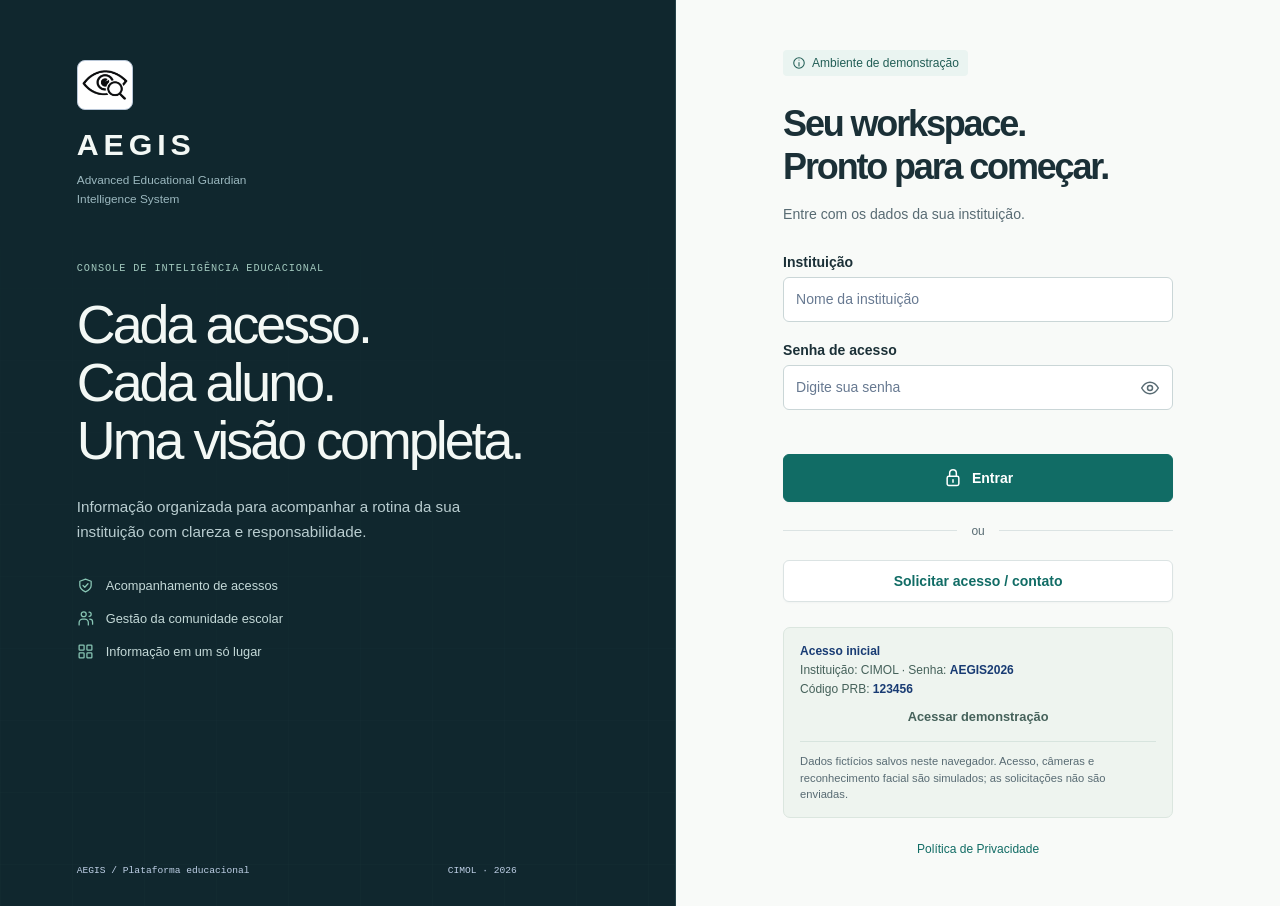
==== Alunos.html @ 47acd2cf "Add complete AEGIS website and facial recognition development laboratory" ====
<!doctype html>
<html lang="pt-BR">
<head>
  <meta charset="UTF-8">
  <meta name="viewport" content="width=device-width, initial-scale=1">
  <meta name="theme-color" content="#061c4e">
  <meta name="description" content="AEGIS: acompanhamento de identificações, movimentações e registros em ambientes educacionais.">
  <title>Alunos · AEGIS</title>
  <link id="site-icon" rel="icon" type="image/svg+xml" href="data:image/svg+xml,%3Csvg%20xmlns%3D%22http%3A%2F%2Fwww.w3.org%2F2000%2Fsvg%22%20viewBox%3D%220%200%201%201%22%3E%3C%2Fsvg%3E">
  <link rel="stylesheet" href="./style.css?v=7">
    <link rel="stylesheet" href="./console.css?v=7">
  <script src="./AegisShared.js?v=7" defer></script>
  <script src="./Alunos.js?v=7" defer></script>
</head>
<body>
  <a class="skip-link" href="#main">Pular para o conteúdo</a>

  <div id="app"><main class="app-loading" id="main" tabindex="-1" aria-labelledby="loading-title"><h1 id="loading-title">Alunos</h1><p role="status">Carregando a plataforma…</p></main></div>

  <dialog id="modal" aria-labelledby="modal-title"><h2 id="modal-title" class="visually-hidden">Janela do AEGIS</h2></dialog>
  <div id="toasts" class="toasts" aria-live="polite" aria-atomic="false"></div>
  <noscript><p>Ative o JavaScript para usar os formulários e os dados salvos do AEGIS.</p></noscript>
</body>
</html>
---- style.css ----
:root {
  --navy: #143138;
  --navy-deep: #101f26;
  --blue: #16766e;
  --action: #116c65;
  --violet: #16766e;
  --green-accent: #19816a;
  --yellow-accent: #997016;
  --red-accent: #c24b50;
  --blue-soft: #eaf4f1;
  --ink: #1b3037;
  --muted: #586b73;
  --line: #dbe3e3;
  --surface: #fff;
  --bg: #f3f6f5;
  --green: #146b51;
  --green-soft: #eaf5ef;
  --amber: #876115;
  --amber-soft: #faf3e4;
  --red: #b33b43;
  --red-soft: #fff0f0;
  --radius: 10px;
  --shadow: 0 2px 4px #17353d04;
  --mono: "Cascadia Code", "SFMono-Regular", Consolas, monospace;
  font-family: "Segoe UI", Inter, Arial, sans-serif;
  font-size: 16px;
  color: var(--ink);
  background: var(--bg);
  font-synthesis: none;
}
* {
  box-sizing: border-box;
}
body {
  margin: 0;
}
.app-loading {
  min-height: 100dvh;
  display: flex;
  flex-direction: column;
  align-items: center;
  justify-content: center;
  gap: 16px;
  padding: 24px;
  text-align: center;
}
button,input,textarea,select {
  font: inherit;
}
button,a,input,textarea,select {
  -webkit-tap-highlight-color: transparent;
}
button {
  cursor: pointer;
}
button:disabled {
  cursor: not-allowed;
  opacity: .58;
}
a {
  color: var(--action);
  text-decoration: none;
}
a:hover {
  text-decoration: underline;
}
button,input,select,textarea,a {
  outline-offset: 4px;
}
button:focus-visible,a:focus-visible,input:focus-visible,textarea:focus-visible,select:focus-visible {
  outline: 3px solid #3882ff;
}
button {
  color: inherit;
}
h1,h2,h3,p {
  margin: 0;
}
h1 {
  font-size: 1.8rem;
  letter-spacing: -.055rem;
  line-height: 1.2;
}
h2 {
  font-size: 1.15rem;
  letter-spacing: -.02rem;
  line-height: 1.4;
}
h3 {
  font-size: 1rem;
  line-height: 1.4;
}
p {
  line-height: 1.65;
}
small {
  font-size: .8rem;
}
.muted {
  color: var(--muted);
}
.eyebrow {
  text-transform: uppercase;
  font-size: .75rem;
  font-weight: 700;
  letter-spacing: .12em;
}
.icon {
  display: inline-block;
  flex-shrink: 0;
  width: 20px;
  height: 20px;
  vertical-align: middle;
  stroke-width: 1.8;
}
.icon-lg {
  width: 26px;
  height: 26px;
}
.skip-link {
  position: fixed;
  top: -80px;
  left: 20px;
  background: #fff;
  padding: 12px;
  z-index: 1000;
}
.skip-link:focus {
  top: 12px;
}
.btn {
  border: 1px solid var(--line);
  border-radius: 9px;
  min-height: 42px;
  display: inline-flex;
  align-items: center;
  justify-content: center;
  gap: 9px;
  background: white;
  padding: 10px 16px;
  font-size: .875rem;
  font-weight: 600;
  text-decoration: none;
  transition: background .15s,box-shadow .15s;
}
.btn:hover {
  background: #f0f4fa;
  text-decoration: none;
}
.btn.primary {
  background: var(--action);
  border-color: var(--action);
  color: #fff;
}
.btn.primary:hover {
  background: #1d4ed8;
}
.btn.navy {
  background: var(--navy);
  border-color: var(--navy);
  color: #fff;
}
.btn.danger {
  background: var(--red);
  color: #fff;
  border-color: var(--red);
}
.btn.full {
  width: 100%;
}
.btn.small {
  min-height: 36px;
  padding: 7px 11px;
  font-size: .8rem;
}
.btn.ghost {
  background: transparent;
  border-color: transparent;
}
.icon-button {
  display: inline-flex;
  justify-content: center;
  align-items: center;
  border: 1px solid transparent;
  border-radius: 8px;
  background: transparent;
  width: 40px;
  height: 40px;
  color: var(--muted);
}
.icon-button:hover {
  background: var(--blue-soft);
  color: var(--blue);
}
.icon-button.danger:hover {
  color: var(--red);
  background: var(--red-soft);
}
.field {
  display: grid;
  gap: 7px;
  min-width: 0;
}
.field>label,.field>span {
  font-size: .875rem;
  font-weight: 600;
}
.input {
  width: 100%;
  min-width: 0;
  min-height: 45px;
  border: 1px solid #b8c6d9;
  background: #fff;
  border-radius: 9px;
  padding: 11px 12px;
  color: var(--ink);
}
.input::placeholder {
  color: #677991;
  opacity: 1;
}
.input:hover {
  border-color: #8194af;
}
.input:focus {
  border-color: var(--blue);
}
textarea.input {
  resize: vertical;
  min-height: 100px;
  line-height: 1.5;
}
input[type=date] {
  min-height: 42px;
}
input[type=checkbox] {
  width: 18px;
  height: 18px;
  accent-color: var(--blue);
}
select.input {
  padding-right: 28px;
}
.form-grid {
  display: grid;
  grid-template-columns: 1fr 1fr;
  gap: 18px;
}
.span-2 {
  grid-column: 1/-1;
}
.form-error {
  color: var(--red);
  font-size: .875rem;
  line-height: 1.5;
  margin-top: 4px;
  min-height: 0;
}
.form-error:empty {
  display: none;
}
.form-note {
  font-size: .8rem;
  color: var(--muted);
  line-height: 1.5;
}
.check-row {
  display: flex;
  align-items: flex-start;
  gap: 10px;
  font-size: .875rem;
  line-height: 1.5;
}
.check-row input {
  flex-shrink: 0;
  margin-top: 2px;
}
.search-input {
  position: relative;
  min-width: 0;
}
.search-input>.icon {
  position: absolute;
  left: 13px;
  top: 50%;
  transform: translateY(-50%);
  color: #697c97;
  pointer-events: none;
}
.search-input .input {
  padding-left: 41px;
}
.search-input input[type=search]::-webkit-search-cancel-button {
  cursor: pointer;
}
.badge {
  display: inline-flex;
  align-items: center;
  gap: 6px;
  padding: 5px 9px;
  border-radius: 6px;
  font-size: .75rem;
  font-weight: 600;
  white-space: normal;
  line-height: 1.35;
  color: var(--muted);
  background: #eef2f7;
}
.badge .icon {
  width: 14px;
  height: 14px;
}
.badge.success {
  background: var(--green-soft);
  color: var(--green);
}
.badge.warning {
  background: var(--amber-soft);
  color: var(--amber);
}
.badge.danger {
  background: var(--red-soft);
  color: var(--red);
}
.badge.blue {
  background: var(--blue-soft);
  color: #245ab0;
}
.status-dot {
  width: 7px;
  height: 7px;
  border-radius: 50%;
  background: currentColor;
  display: inline-block;
  flex-shrink: 0;
}
.brand {
  display: flex;
  align-items: center;
  gap: 12px;
}
.brand-mark {
  display: grid;
  place-items: center;
  width: 43px;
  height: 43px;
  background: #e6eeff;
  border-radius: 12px;
}
.brand-mark img {
  width: 32px;
  height: auto;
}
.brand-name {
  font-size: 1.65rem;
  font-weight: 750;
  letter-spacing: .02em;
  line-height: 1.1;
}
.brand-sub {
  font-size: .75rem;
  line-height: 1.4;
  margin-top: 4px;
  opacity: .8;
}
.auth-page {
  min-height: 100dvh;
  display: grid;
  grid-template-columns: minmax(380px,.95fr) minmax(400px,1.05fr);
}
.auth-story {
  background: var(--navy-deep);
  color: white;
  padding: 48px clamp(32px,5vw,90px);
  position: relative;
  overflow: hidden;
  display: flex;
  flex-direction: column;
  justify-content: space-between;
  gap: 64px;
}
.auth-story:before {
  content: "";
  position: absolute;
  inset: 0;
  background: linear-gradient(120deg,transparent,#19396970),linear-gradient(#719fe712 1px,transparent 1px),linear-gradient(90deg,#719fe712 1px,transparent 1px);
  background-size: auto,60px 60px,60px 60px;
  mask-image: linear-gradient(to bottom,transparent,#000);
}
.auth-story>* {
  position: relative;
}
.auth-story .brand-mark {
  background: #d9e8ff;
}
.auth-story .brand-sub {
  max-width: 210px;
}
.auth-story h1 {
  font-size: clamp(2.5rem,3.8vw,4rem);
  letter-spacing: -.08rem;
  font-weight: 650;
  max-width: 510px;
  line-height: 1.12;
  margin: 22px 0;
}
.auth-story h1 span {
  color: #86b5ff;
}
.auth-story p {
  color: #bfd0e7;
  max-width: 440px;
}
.auth-art {
  padding: 28px;
  border: 1px solid #7494c540;
  border-radius: 18px;
  margin-top: 40px;
  background: #142c5355;
  max-width: 430px;
  display: flex;
  align-items: center;
  gap: 18px;
}
.auth-art img {
  width: 65px;
  filter: invert(1);
  opacity: .9;
}
.auth-art strong {
  display: block;
  font-size: .9rem;
  margin-bottom: 5px;
}
.auth-art span {
  font-size: .8rem;
  color: #c1d0e3;
  line-height: 1.5;
}
.auth-story-footer {
  color: #a0b6d5;
  font-size: .75rem;
  line-height: 1.5;
}
.auth-body {
  padding: 38px clamp(28px,5vw,90px);
  display: flex;
  flex-direction: column;
  justify-content: center;
  background: linear-gradient(160deg,#fff 70%,#eaf2ff);
}
.auth-wrap {
  width: 100%;
  max-width: 460px;
  margin: auto;
}
.auth-wrap h2 {
  font-size: 1.9rem;
  letter-spacing: -.045rem;
  margin: 12px 0 8px;
}
.auth-wrap>.muted {
  margin-bottom: 30px;
  font-size: .95rem;
}
.auth-form {
  display: grid;
  gap: 20px;
}
.auth-form .btn {
  min-height: 48px;
}
.password-input {
  position: relative;
}
.password-input .input {
  padding-right: 45px;
}
.password-input .icon-button {
  position: absolute;
  right: 3px;
  top: 3px;
}
.separator {
  display: flex;
  align-items: center;
  gap: 14px;
  color: var(--muted);
  font-size: .75rem;
  margin: 22px 0;
}
.separator:before,.separator:after {
  content: "";
  height: 1px;
  background: var(--line);
  flex: 1;
}
.demo-credentials {
  padding: 14px 16px;
  border: 1px solid #c3d5f2;
  background: var(--blue-soft);
  border-radius: 10px;
  margin-top: 25px;
  font-size: .8rem;
  color: #3a5175;
  line-height: 1.6;
}
.demo-credentials strong {
  color: #183b73;
}
.auth-links {
  display: flex;
  justify-content: center;
  flex-wrap: wrap;
  gap: 12px;
  margin: 24px 0 0;
  font-size: .8rem;
}
.auth-links span {
  color: var(--muted);
}
.back-link {
  display: inline-flex;
  align-items: center;
  gap: 8px;
  font-size: .875rem;
  font-weight: 600;
  margin-bottom: 25px;
}
.request-page {
  min-height: 100dvh;
  padding: 32px max(20px,calc((100vw - 1200px)/2));
  background: linear-gradient(150deg,#e8f2ff,#f7faff 55%,#e9edfa);
}
.public-header {
  display: flex;
  justify-content: space-between;
  align-items: center;
  margin-bottom: 28px;
  gap: 18px;
}
.request-layout {
  display: grid;
  grid-template-columns: minmax(0,1.35fr) minmax(260px,.65fr);
  gap: 28px;
  align-items: start;
}
.request-card {
  padding: 32px;
}
.request-card h1 {
  font-size: 1.6rem;
  margin-bottom: 10px;
}
.request-card>p {
  margin-bottom: 26px;
}
.request-status {
  padding: 30px;
  min-height: 280px;
}
.status-illustration {
  width: 64px;
  height: 64px;
  display: grid;
  place-items: center;
  background: var(--amber-soft);
  border-radius: 18px;
  color: var(--amber);
  margin-bottom: 22px;
}
.status-illustration.success {
  background: var(--green-soft);
  color: var(--green);
}
.status-illustration .icon {
  width: 34px;
  height: 34px;
}
.request-status h2 {
  margin-bottom: 12px;
}
.request-status p {
  font-size: .9rem;
  color: var(--muted);
}
.protocol {
  padding: 18px;
  background: var(--blue-soft);
  border: 1px solid #c3d5f2;
  border-radius: 10px;
  margin: 20px 0;
}
.protocol strong {
  display: block;
  margin-top: 7px;
  letter-spacing: .04rem;
  font-size: 1.1rem;
}
.privacy-page {
  max-width: 850px;
  margin: 0 auto;
  padding: 32px 20px 70px;
}
.privacy-content {
  padding: 35px;
  margin-top: 25px;
}
.privacy-content h1 {
  margin-bottom: 18px;
}
.privacy-content section {
  margin-top: 28px;
}
.privacy-content section h2 {
  font-size: 1rem;
  margin-bottom: 8px;
}
.privacy-content p,.privacy-content li {
  font-size: .95rem;
  line-height: 1.75;
}
.privacy-content ul {
  padding-left: 22px;
}
.privacy-meta {
  padding: 15px;
  background: var(--bg);
  border-radius: 8px;
  font-size: .8rem!important;
}
.app-shell {
  min-height: 100dvh;
  display: grid;
  grid-template-columns: 244px minmax(0,1fr);
}
.sidebar {
  background: var(--navy-deep);
  color: #fff;
  padding: 30px 18px 20px;
  display: flex;
  flex-direction: column;
  position: sticky;
  top: 0;
  height: 100dvh;
  z-index: 50;
}
.sidebar .brand {
  padding: 0 10px;
  margin-bottom: 36px;
  gap: 10px;
}
.sidebar .brand-mark {
  width: 35px;
  height: 35px;
  border-radius: 9px;
  flex-shrink: 0;
}
.sidebar .brand-mark img {
  width: 27px;
}
.sidebar .brand-name {
  font-size: 1.5rem;
}
.sidebar .brand-sub {
  font-size: .75rem;
  color: #b2c2da;
}
.nav-section {
  color: #91a7c7;
  padding: 0 14px;
  margin: 0 0 12px;
  font-size: .75rem;
  font-weight: 600;
  letter-spacing: .1em;
  text-transform: uppercase;
}
.side-nav {
  display: grid;
  gap: 6px;
}
.nav-item {
  display: flex;
  align-items: center;
  gap: 13px;
  padding: 12px 14px;
  border-radius: 9px;
  font-size: .875rem;
  color: #c4d0e3;
  font-weight: 500;
  min-height: 45px;
}
.nav-item:hover {
  background: #ffffff0b;
  color: #fff;
  text-decoration: none;
}
.nav-item.active {
  background: var(--blue);
  color: var(--navy);
  font-weight: 700;
  box-shadow: 0 3px 10px #0002;
}
.nav-item .icon {
  width: 19px;
  height: 19px;
}
.side-divider {
  height: 1px;
  background: #ffffff25;
  margin: 24px 14px;
}
.sidebar-bottom {
  margin-top: auto;
  padding: 24px 5px 0;
}
.sync-panel {
  background: #142b50;
  border: 1px solid #2b4164;
  border-radius: 12px;
  padding: 16px;
  color: #dce7f7;
}
.sync-panel .eyebrow {
  font-size: .75rem;
  color: #a7bddc;
  letter-spacing: .08em;
}
.sync-time {
  font-size: 1.8rem;
  letter-spacing: -.03em;
  margin: 9px 0;
}
.sync-panel small {
  color: #a6d7bf;
  display: flex;
  align-items: center;
  gap: 7px;
}
.sidebar-bottom>p {
  font-size: .75rem;
  color: #9ab0d0;
  margin: 17px 4px 0;
}
.sidebar-close {
  display: none;
}
.sidebar-scrim {
  display: none;
}
.workspace {
  min-width: 0;
}
.topbar {
  height: 86px;
  display: flex;
  align-items: center;
  gap: 22px;
  padding: 0 32px;
  background: #fff;
  border-bottom: 1px solid var(--line);
}
.topbar .global-search {
  width: min(380px,100%);
  margin-right: auto;
}
.global-search .input {
  min-height: 42px;
  background: #f7f9fc;
  border-color: #d2dbe8;
  font-size: .875rem;
}
.topbar-actions {
  display: flex;
  align-items: center;
  gap: 12px;
}
.system-status {
  display: flex;
  align-items: center;
  gap: 8px;
  color: var(--green);
  font-size: .8rem;
  padding-right: 14px;
  border-right: 1px solid var(--line);
}
.system-status .icon {
  width: 23px;
  height: 23px;
}
.profile-button {
  display: flex;
  align-items: center;
  gap: 10px;
  border: 0;
  background: transparent;
  cursor: pointer;
  padding: 5px;
}
.avatar {
  width: 35px;
  height: 35px;
  background: #e8eef9;
  display: grid;
  place-items: center;
  border-radius: 50%;
  color: #355d99;
  font-size: .75rem;
  font-weight: 700;
  flex-shrink: 0;
}
.profile-label {
  font-size: .8rem;
  text-align: left;
  line-height: 1.4;
}
.profile-label small {
  display: block;
  color: var(--muted);
  font-size: .75rem;
}
.notify {
  position: relative;
}
.notification-dot {
  position: absolute;
  right: 8px;
  top: 7px;
  display: block;
  width: 6px;
  height: 6px;
  border-radius: 50%;
  background: var(--blue);
}
.mobile-menu {
  display: none;
}
.main-content {
  padding: 30px 32px 24px;
  max-width: 1600px;
  margin: auto;
}
.page-heading {
  display: flex;
  justify-content: space-between;
  align-items: center;
  gap: 16px;
  margin-bottom: 26px;
}
.page-heading p {
  color: var(--muted);
  font-size: .875rem;
  margin-top: 7px;
}
.page-heading .eyebrow {
  color: #56759d;
  margin-bottom: 8px;
  display: block;
}
.heading-side {
  display: flex;
  align-items: center;
  gap: 10px;
  flex-wrap: wrap;
}
.workspace-tabs {
  display: flex;
  gap: 25px;
  border-bottom: 1px solid #bfcde0;
  margin-bottom: 25px;
  overflow-x: auto;
  scrollbar-width: thin;
}
.tab {
  display: flex;
  align-items: center;
  gap: 8px;
  color: var(--muted);
  white-space: nowrap;
  padding: 0 0 15px;
  font-size: .875rem;
  font-weight: 600;
  border-bottom: 3px solid transparent;
  margin-bottom: -1px;
}
.tab:hover {
  text-decoration: none;
  color: var(--blue);
}
.tab.active {
  color: var(--action);
  border-bottom-color: var(--blue);
}
.tab .icon {
  width: 18px;
  height: 18px;
}
.toolbar {
  display: flex;
  align-items: center;
  flex-wrap: wrap;
  gap: 12px;
  margin-bottom: 22px;
}
.toolbar .search-input {
  max-width: 280px;
  flex: 1;
  min-width: 160px;
}
.toolbar select {
  width: auto;
  font-size: .875rem;
  min-height: 40px;
  padding-top: 9px;
  padding-bottom: 9px;
}
.toolbar .grow {
  margin-left: auto;
}
.toolbar .date-input {
  width: 165px;
  font-size: .85rem;
}
.segmented {
  display: inline-flex;
  padding: 3px;
  background: #e7edf6;
  border-radius: 9px;
  gap: 3px;
  flex-shrink: 0;
}
.segmented button {
  padding: 7px 13px;
  background: transparent;
  border: 0;
  border-radius: 6px;
  font-size: .8rem;
  color: var(--muted);
  font-weight: 600;
  min-height: 33px;
}
.segmented button.active {
  background: #fff;
  color: var(--blue);
  box-shadow: 0 2px 5px #102b5215;
}
.panel {
  background: #fff;
  border: 1px solid var(--line);
  border-radius: var(--radius);
  box-shadow: var(--shadow);
  min-width: 0;
}
.panel-header {
  display: flex;
  align-items: center;
  justify-content: space-between;
  gap: 12px;
  margin-bottom: 20px;
}
.panel-header a,.panel-header button.link {
  font-size: .8rem;
  font-weight: 600;
}
.panel-pad {
  padding: 23px;
}
.camera-grid {
  display: grid;
  grid-template-columns: repeat(4,minmax(0,1fr));
  gap: 16px;
}
.camera-card {
  overflow: hidden;
  transition: border-color .15s,transform .15s;
}
.camera-card:hover {
  border-color: #8da7cf;
  transform: translateY(-2px);
}
.camera-visual {
  height: 185px;
  position: relative;
  background: #dce4ec;
  overflow: hidden;
}
.camera-visual img {
  width: 100%;
  height: 100%;
  object-fit: cover;
  image-rendering: auto;
}
.camera-overlay {
  position: absolute;
  top: 11px;
  left: 11px;
  display: flex;
  align-items: center;
  gap: 6px;
  font-size: .75rem;
  font-weight: 700;
  background: #07162ea6;
  color: white;
  border-radius: 5px;
  padding: 5px 7px;
  letter-spacing: .06em;
}
.camera-code {
  position: absolute;
  bottom: 10px;
  right: 10px;
  color: #fff;
  background: #07162ead;
  padding: 4px 7px;
  border-radius: 4px;
  font-size: .75rem;
  font-family: monospace;
}
.camera-body {
  padding: 16px;
}
.camera-top {
  display: flex;
  align-items: center;
  justify-content: space-between;
  gap: 6px;
  margin-bottom: 10px;
}
.camera-top h2 {
  font-size: .8rem;
  color: var(--muted);
  font-weight: 500;
}
.camera-body .student-name {
  font-size: 1rem;
  font-weight: 650;
  display: block;
  margin-bottom: 5px;
}
.camera-bottom {
  display: flex;
  align-items: center;
  gap: 6px;
  color: var(--muted);
  font-size: .75rem;
  margin-top: 14px;
}
.camera-bottom .icon {
  width: 14px;
  height: 14px;
}
.camera-body .badge {
  font-size: .75rem;
}
.camera-detail {
  background: none;
  border: 0;
  padding: 0;
  text-align: left;
  display: block;
  width: 100%;
  cursor: pointer;
}
.dashboard-bottom {
  display: grid;
  grid-template-columns: minmax(0,1.25fr) minmax(0,.75fr);
  gap: 20px;
  margin-top: 22px;
}
.activity-list {
  display: grid;
  gap: 0;
}
.activity-row {
  display: flex;
  align-items: flex-start;
  gap: 12px;
  padding: 13px 0;
  border-top: 1px solid #e4eaf3;
}
.activity-row:first-child {
  border-top: 0;
  padding-top: 0;
}
.activity-icon {
  height: 33px;
  width: 33px;
  border-radius: 8px;
  display: grid;
  place-items: center;
  background: var(--green-soft);
  color: var(--green);
  flex-shrink: 0;
}
.activity-icon.warning {
  background: var(--amber-soft);
  color: var(--amber);
}
.activity-icon.danger {
  background: var(--red-soft);
  color: var(--red);
}
.activity-text {
  flex: 1;
  min-width: 0;
}
.activity-text strong {
  font-size: .875rem;
  font-weight: 600;
}
.activity-text p {
  font-size: .8rem;
  color: var(--muted);
  margin-top: 3px;
}
.activity-row time {
  color: var(--muted);
  font-size: .75rem;
  flex-shrink: 0;
  padding-top: 3px;
}
.quick-actions {
  display: grid;
  gap: 10px;
}
.quick-action {
  display: flex;
  align-items: center;
  gap: 13px;
  border: 1px solid var(--line);
  padding: 14px;
  border-radius: 10px;
  color: var(--ink);
  background: #fff;
}
.quick-action:hover {
  border-color: #99b5df;
  background: var(--blue-soft);
  text-decoration: none;
}
.quick-action>.icon {
  color: #345f9b;
  width: 23px;
  height: 23px;
}
.quick-action strong {
  display: block;
  font-size: .875rem;
  margin-bottom: 3px;
}
.quick-action small {
  color: var(--muted);
  font-size: .75rem;
}
.quick-action .icon-end {
  margin-left: auto;
  color: #6781a5;
  width: 16px;
  height: 16px;
}
.section-caption {
  font-size: .75rem;
  color: var(--muted);
  margin-top: 15px;
  display: flex;
  align-items: center;
  gap: 6px;
  line-height: 1.5;
}
.app-footer {
  display: flex;
  justify-content: space-between;
  gap: 12px;
  font-size: .75rem;
  color: #536882;
  margin-top: 30px;
  border-top: 1px solid var(--line);
  padding-top: 18px;
  flex-wrap: wrap;
}
.app-footer a {
  color: #536882;
}
.movement-grid {
  display: grid;
  grid-template-columns: repeat(2,minmax(0,1fr));
  gap: 18px;
}
.movement-card {
  display: flex;
  gap: 18px;
  padding: 19px;
}
.movement-photo {
  width: 94px;
  height: 113px;
  object-fit: cover;
  border-radius: 10px;
  background: #e9eef6;
  flex-shrink: 0;
}
.movement-info {
  flex: 1;
  min-width: 0;
}
.movement-info .badge {
  margin: 6px 0 10px;
}
.movement-info h2 {
  font-size: 1rem;
}
.movement-meta {
  display: flex;
  flex-wrap: wrap;
  gap: 8px;
  font-size: .75rem;
  color: var(--muted);
  margin-bottom: 14px;
}
.movement-times {
  display: grid;
  grid-template-columns: 1fr 1fr;
  background: var(--bg);
  border-radius: 8px;
  padding: 10px;
  margin-bottom: 12px;
  gap: 10px;
}
.movement-times span {
  font-size: .75rem;
  color: var(--muted);
  display: block;
  margin-bottom: 4px;
}
.movement-times strong {
  font-size: .875rem;
}
.movement-times .icon {
  width: 14px;
  height: 14px;
  margin-right: 5px;
  color: var(--blue);
}
.note-area {
  display: grid;
  gap: 5px;
}
.note-area label {
  font-size: .75rem;
  color: var(--muted);
}
.note-area textarea {
  min-height: 68px;
  font-size: .8rem;
  padding: 8px;
}
.note-actions {
  display: flex;
  justify-content: space-between;
  align-items: center;
  gap: 8px;
  margin-top: 7px;
}
.note-actions span {
  color: var(--green);
  font-size: .75rem;
}
.alphabet-filter {
  display: flex;
  align-items: center;
  gap: 7px;
  flex-wrap: wrap;
  margin-bottom: 20px;
}
.alphabet-filter span {
  font-size: .8rem;
  color: var(--muted);
  margin-right: 7px;
}
.alphabet-filter button {
  min-width: 34px;
  height: 33px;
  border: 1px solid var(--line);
  background: #fff;
  border-radius: 7px;
  font-size: .8rem;
}
.alphabet-filter button.active {
  background: var(--blue-soft);
  border-color: #7fa7e8;
  color: var(--blue);
  font-weight: 600;
}
.stats-grid {
  display: grid;
  grid-template-columns: repeat(4,minmax(0,1fr));
  gap: 16px;
  margin-bottom: 23px;
}
.stat-card {
  padding: 21px 20px;
  position: relative;
  overflow: hidden;
}
.stat-label {
  color: var(--muted);
  font-size: .8rem;
  display: block;
  margin-bottom: 15px;
}
.stat-number {
  font-size: 2rem;
  letter-spacing: -.065rem;
  font-weight: 700;
  line-height: 1;
}
.stat-row {
  display: flex;
  align-items: center;
  justify-content: space-between;
  gap: 8px;
}
.stat-icon {
  width: 40px;
  height: 40px;
  display: grid;
  place-items: center;
  border-radius: 11px;
  background: #edf2ff;
  color: #365fe9;
}
.stat-card.success .stat-icon {
  background: var(--green-soft);
  color: var(--green);
}
.stat-card.warning .stat-icon {
  background: var(--amber-soft);
  color: var(--amber);
}
.stat-card.danger .stat-icon {
  background: var(--red-soft);
  color: var(--red);
}
.stat-foot {
  font-size: .75rem;
  color: var(--muted);
  display: block;
  margin-top: 12px;
}
.analytics-grid {
  display: grid;
  grid-template-columns: minmax(0,1.35fr) minmax(260px,.65fr);
  gap: 20px;
}
.chart {
  width: 100%;
  height: auto;
  display: block;
  overflow: visible;
}
.chart-grid {
  stroke: #e1e8f2;
  stroke-width: 1;
}
.chart-text {
  font-size: 12px;
  fill: #60718b;
  font-family: inherit;
}
.chart-line {
  fill: none;
  stroke: var(--violet);
  stroke-width: 3;
  stroke-linecap: round;
  stroke-linejoin: round;
}
.chart-point {
  fill: #fff;
  stroke: var(--violet);
  stroke-width: 2;
}
.chart-legend {
  display: flex;
  align-items: center;
  gap: 7px;
  font-size: .75rem;
  color: var(--muted);
  margin-top: 10px;
}
.chart-legend span {
  height: 3px;
  width: 15px;
  background: var(--blue);
  border-radius: 3px;
}
.system-list {
  display: grid;
  gap: 19px;
}
.system-row {
  display: flex;
  align-items: center;
  justify-content: space-between;
  gap: 15px;
  font-size: .85rem;
}
.system-row>span:first-child {
  display: flex;
  align-items: center;
  gap: 10px;
}
.system-row .icon {
  color: var(--muted);
  width: 19px;
}
.system-meta {
  padding-top: 18px;
  margin-top: 24px;
  border-top: 1px solid var(--line);
  font-size: .75rem;
  line-height: 1.7;
  color: var(--muted);
}
.table-panel {
  overflow: hidden;
  margin-top: 22px;
}
.table-panel .panel-header {
  padding: 21px 22px 0;
}
.table-scroll {
  overflow-x: auto;
  max-width: 100%;
}
table {
  border-collapse: collapse;
  width: 100%;
  font-size: .875rem;
  white-space: nowrap;
}
thead {
  background: #f5f8fc;
  text-align: left;
  color: #526680;
  font-size: .75rem;
}
th {
  font-weight: 600;
  padding: 13px 18px;
  border-top: 1px solid var(--line);
  border-bottom: 1px solid var(--line);
}
td {
  padding: 15px 18px;
  border-bottom: 1px solid #e2e8f0;
}
tbody tr:last-child td {
  border-bottom: 0;
}
tbody tr:hover {
  background: #f7faff;
}
td .badge {
  font-size: .75rem;
}
.table-student {
  display: flex;
  align-items: center;
  gap: 11px;
}
.table-student .avatar {
  font-size: .75rem;
  width: 33px;
  height: 33px;
}
.table-student img.avatar {
  object-fit: cover;
}
.table-student strong {
  font-size: .85rem;
  font-weight: 600;
}
.table-student small {
  display: block;
  font-size: .75rem;
  color: var(--muted);
  margin-top: 2px;
}
.table-actions {
  display: flex;
  gap: 3px;
}
.table-actions .icon-button {
  height: 32px;
  width: 32px;
}
.table-actions .icon {
  width: 17px;
  height: 17px;
}
.table-footer {
  display: flex;
  justify-content: space-between;
  align-items: center;
  padding: 15px 20px;
  border-top: 1px solid var(--line);
  font-size: .75rem;
  color: var(--muted);
  gap: 12px;
  flex-wrap: wrap;
}
.empty-state {
  padding: 55px 25px;
  text-align: center;
}
.empty-icon {
  width: 65px;
  height: 65px;
  margin: 0 auto 20px;
  display: grid;
  place-items: center;
  background: var(--blue-soft);
  color: #5b7daf;
  border-radius: 18px;
}
.empty-icon .icon {
  width: 30px;
  height: 30px;
}
.empty-state h2 {
  margin-bottom: 9px;
}
.empty-state p {
  color: var(--muted);
  font-size: .875rem;
  max-width: 450px;
  margin: auto;
}
.empty-state .btn {
  margin-top: 20px;
}
.prb-gate {
  max-width: 600px;
  margin: 12px auto;
  padding: 35px;
  text-align: center;
}
.prb-gate .gate-icon {
  width: 74px;
  height: 74px;
  background: var(--blue-soft);
  color: var(--blue);
  border-radius: 20px;
  display: grid;
  place-items: center;
  margin: 0 auto 20px;
}
.prb-gate .gate-icon .icon {
  width: 37px;
  height: 37px;
}
.prb-gate h2 {
  font-size: 1.35rem;
  margin-bottom: 12px;
}
.prb-gate p {
  font-size: .875rem;
  color: var(--muted);
}
.prb-gate .field {
  margin: 25px auto 18px;
  max-width: 285px;
  text-align: left;
}
.prb-code {
  font-size: 1.5rem;
  letter-spacing: .6em;
  text-align: center;
  padding-left: 24px;
}
.info-box {
  display: flex;
  align-items: flex-start;
  gap: 12px;
  border: 1px solid #c5d7f1;
  background: var(--blue-soft);
  border-radius: 10px;
  padding: 15px;
  color: #385576;
  font-size: .8rem;
  line-height: 1.6;
  margin: 20px 0;
}
.info-box .icon {
  margin-top: 2px;
}
.info-box.warning {
  background: var(--amber-soft);
  border-color: #e9d3a9;
  color: #885816;
}
.settings-grid {
  display: grid;
  grid-template-columns: 1fr 1fr;
  gap: 22px;
  align-items: start;
}
.settings-list {
  display: grid;
  gap: 20px;
}
.setting-row {
  display: flex;
  align-items: center;
  justify-content: space-between;
  gap: 16px;
}
.setting-row strong {
  font-size: .875rem;
  display: block;
}
.setting-row p {
  font-size: .8rem;
  color: var(--muted);
  margin-top: 5px;
}
.switch {
  display: inline-flex;
  align-items: center;
  gap: 9px;
  cursor: pointer;
  flex-shrink: 0;
}
.switch input {
  appearance: none;
  width: 40px;
  height: 23px;
  border-radius: 20px;
  border: 1px solid #9cabbe;
  background: #b5c1d1;
  margin: 0;
  position: relative;
  cursor: pointer;
  transition: background .2s;
}
.switch input:after {
  content: "";
  position: absolute;
  top: 3px;
  left: 3px;
  width: 15px;
  height: 15px;
  background: #fff;
  border-radius: 50%;
  transition: transform .2s;
}
.switch input:checked {
  background: var(--blue);
  border-color: var(--blue);
}
.switch input:checked:after {
  transform: translateX(17px);
}
.range-row {
  display: flex;
  gap: 14px;
  align-items: center;
  margin: 10px 0;
}
.range-row input {
  width: 100%;
  accent-color: var(--blue);
}
.range-row output {
  font-size: .875rem;
  min-width: 40px;
  font-weight: 600;
}
.settings-form {
  display: grid;
  gap: 17px;
}
.settings-card .panel-header {
  margin-bottom: 23px;
}
.settings-card .table-scroll {
  margin: 0 -23px -23px;
  border-radius: 0 0 14px 14px;
}
.settings-card td,.settings-card th {
  padding: 13px 18px;
  font-size: .75rem;
}
.settings-actions {
  display: flex;
  align-items: center;
  gap: 14px;
  margin-top: 25px;
}
.help-grid {
  display: grid;
  grid-template-columns: minmax(0,.9fr) minmax(0,1.1fr);
  gap: 24px;
  align-items: start;
}
.help-form {
  display: grid;
  gap: 19px;
}
.faq-list {
  display: grid;
  gap: 0;
}
.faq-list details {
  border-bottom: 1px solid var(--line);
  padding: 16px 0;
}
.faq-list details:first-child {
  padding-top: 0;
}
.faq-list details:last-child {
  border-bottom: 0;
  padding-bottom: 0;
}
.faq-list summary {
  font-size: .875rem;
  font-weight: 600;
  cursor: pointer;
  display: flex;
  align-items: flex-start;
  justify-content: space-between;
  gap: 13px;
  list-style: none;
  line-height: 1.5;
}
.faq-list summary::-webkit-details-marker {
  display: none;
}
.faq-list summary .icon {
  width: 17px;
  height: 17px;
  flex-shrink: 0;
  margin-top: 3px;
  transition: transform .2s;
}
.faq-list details[open] summary .icon {
  transform: rotate(180deg);
}
.faq-list details p {
  font-size: .85rem;
  color: var(--muted);
  line-height: 1.7;
  padding-top: 12px;
}
.ticket-row {
  border-top: 1px solid var(--line);
  padding: 13px 0;
}
.ticket-row strong {
  font-size: .8rem;
}
.ticket-row p {
  font-size: .85rem;
  color: var(--muted);
  overflow-wrap: anywhere;
  margin-top: 5px;
}
.ticket-row small {
  font-size: .75rem;
  color: var(--muted);
}
.dialog-backdrop {
  background: #091c38aa;
}
dialog {
  border: 0;
  border-radius: 18px;
  padding: 0;
  background: #fff;
  color: var(--ink);
  width: calc(100% - 32px);
  max-width: 570px;
  max-height: calc(100dvh - 48px);
  box-shadow: 0 20px 80px #061c4940;
  overflow-y: auto;
}
dialog::backdrop {
  background: #091c3890;
  backdrop-filter: blur(3px);
}
.modal-head {
  display: flex;
  align-items: center;
  justify-content: space-between;
  gap: 16px;
  padding: 23px 25px;
  border-bottom: 1px solid var(--line);
  position: sticky;
  top: 0;
  background: #fff;
  z-index: 1;
}
.modal-head h2 {
  font-size: 1.2rem;
}
.modal-body {
  padding: 25px;
}
.modal-body .form-grid {
  gap: 17px;
}
.modal-actions {
  display: flex;
  justify-content: flex-end;
  gap: 10px;
  margin-top: 25px;
  flex-wrap: wrap;
}
.detail-hero {
  display: flex;
  align-items: center;
  gap: 20px;
  margin-bottom: 25px;
}
.detail-hero .avatar {
  width: 65px;
  height: 65px;
  font-size: 1.1rem;
  object-fit: cover;
}
.detail-hero h3 {
  font-size: 1.25rem;
}
.detail-hero p {
  font-size: .85rem;
  color: var(--muted);
  margin-top: 5px;
}
.details-grid {
  display: grid;
  grid-template-columns: 1fr 1fr;
  gap: 20px;
}
.details-grid dt {
  font-size: .75rem;
  color: var(--muted);
  margin-bottom: 6px;
}
.details-grid dd {
  margin: 0;
  font-size: .9rem;
  overflow-wrap: anywhere;
}
.modal-image {
  width: 100%;
  height: 250px;
  object-fit: cover;
  border-radius: 12px;
  margin-bottom: 20px;
}
.toasts {
  position: fixed;
  bottom: 24px;
  right: 24px;
  z-index: 200;
  display: grid;
  gap: 10px;
  max-width: min(410px,calc(100vw - 32px));
  pointer-events: none;
}
.toast {
  display: flex;
  align-items: flex-start;
  gap: 10px;
  background: #fff;
  border: 1px solid #bbd2c5;
  box-shadow: 0 8px 35px #0b24452b;
  border-radius: 12px;
  padding: 16px 18px;
  font-size: .85rem;
  line-height: 1.5;
  animation: toast-in .2s ease;
  pointer-events: auto;
}
.toast>.icon {
  color: var(--green);
  margin-top: 1px;
}
.toast.error {
  border-color: #e3b6bf;
}
.toast.error>.icon {
  color: var(--red);
}
.toast button {
  border: 0;
  background: none;
  color: var(--muted);
  padding: 0;
  display: flex;
  margin-left: auto;
}
.toast button .icon {
  width: 16px;
  height: 16px;
}
@keyframes toast-in {
  from {
    opacity: 0;
    transform: translateY(10px);
  }
  to {
    opacity: 1;
    transform: translateY(0);
  }
}
@media(min-width:1700px) {
  .camera-visual {
    height: 220px;
  }
}
@media(max-width:1200px) {
  .app-shell {
    grid-template-columns: 220px minmax(0,1fr);
  }
  .sidebar {
    padding: 26px 13px 18px;
  }
  .main-content {
    padding: 26px 24px;
  }
  .topbar {
    padding: 0 24px;
    gap: 12px;
  }
  .topbar-actions {
    gap: 5px;
  }
  .system-status {
    padding-right: 9px;
  }
  .system-status span {
    display: none;
  }
  .camera-grid {
    gap: 12px;
  }
  .camera-visual {
    height: 155px;
  }
  .camera-body {
    padding: 13px;
  }
  .camera-top {
    flex-wrap: wrap;
  }
  .camera-body .student-name {
    font-size: .9rem;
  }
  .stat-card {
    padding: 18px 15px;
  }
  .movement-card {
    gap: 13px;
    padding: 15px;
  }
  .movement-photo {
    width: 75px;
    height: 95px;
  }
  .workspace-tabs {
    gap: 23px;
  }
}
@media(max-width:1000px) {
  .camera-grid {
    grid-template-columns: repeat(2,minmax(0,1fr));
  }
  .camera-visual {
    height: 190px;
  }
  .analytics-grid {
    grid-template-columns: 1fr;
  }
  .dashboard-bottom {
    grid-template-columns: 1fr 1fr;
  }
  .stats-grid {
    gap: 12px;
  }
  .stat-number {
    font-size: 1.7rem;
  }
  .stat-icon {
    width: 32px;
    height: 32px;
  }
  .stat-label {
    font-size: .75rem;
  }
  .stat-icon .icon {
    width: 19px;
  }
  .movement-grid {
    grid-template-columns: 1fr;
  }
  .settings-grid {
    grid-template-columns: 1fr;
  }
  .profile-label {
    display: none;
  }
  .auth-page {
    grid-template-columns: minmax(320px,.8fr) minmax(350px,1fr);
  }
  .auth-story {
    padding: 35px 30px;
  }
  .auth-body {
    padding: 35px;
  }
  .auth-story h1 {
    font-size: 2.6rem;
  }
  .auth-art {
    padding: 20px;
  }
  .request-card {
    padding: 25px;
  }
  .request-layout {
    gap: 20px;
  }
  .help-grid {
    grid-template-columns: 1fr;
  }
}
@media(max-width:760px) {
  .app-shell {
    grid-template-columns: minmax(0,1fr);
  }
  .sidebar {
    position: fixed;
    left: 0;
    top: 0;
    bottom: 0;
    width: 252px;
    transform: translateX(-100%);
    transition: transform .2s ease;
    height: 100dvh;
    visibility: hidden;
  }
  .sidebar.open {
    transform: translateX(0);
    visibility: visible;
  }
  .sidebar-close {
    display: flex;
    position: absolute;
    top: 8px;
    right: 8px;
    color: #b6c9e4;
    width: 30px;
    height: 30px;
  }
  .sidebar-scrim.visible {
    display: block;
    position: fixed;
    inset: 0;
    z-index: 49;
    background: #091c3899;
    border: 0;
  }
  .mobile-menu {
    display: flex;
    margin-left: -8px;
  }
  .topbar {
    height: 72px;
    padding: 0 18px;
    gap: 9px;
  }
  .topbar-actions {
    gap: 2px;
  }
  .topbar-actions .settings-shortcut {
    display: none;
  }
  .system-status {
    display: none;
  }
  .topbar .global-search {
    max-width: none;
    width: auto;
    flex: 1;
  }
  .global-search .input {
    font-size: .8rem;
  }
  .profile-button {
    padding: 3px;
  }
  .main-content {
    padding: 25px 18px 20px;
  }
  .page-heading {
    align-items: flex-start;
  }
  .page-heading h1 {
    font-size: 1.55rem;
  }
  .page-heading .eyebrow {
    font-size: .75rem;
  }
  .page-heading p {
    font-size: .8rem;
  }
  .heading-side .badge {
    display: none;
  }
  .workspace-tabs {
    gap: 22px;
    margin-bottom: 20px;
  }
  .tab {
    font-size: .8rem;
    gap: 6px;
    padding-bottom: 13px;
  }
  .tab .icon {
    width: 16px;
    height: 16px;
  }
  .stats-grid {
    grid-template-columns: repeat(2,minmax(0,1fr));
    gap: 13px;
  }
  .stat-card {
    padding: 18px;
  }
  .stat-label {
    font-size: .8rem;
  }
  .stat-number {
    font-size: 1.9rem;
  }
  .dashboard-bottom {
    grid-template-columns: 1fr;
  }
  .panel-pad {
    padding: 20px;
  }
  .toolbar .grow {
    margin-left: 0;
  }
  .toolbar select {
    flex: 1;
    min-width: 130px;
  }
  .toolbar .search-input {
    max-width: none;
  }
  .toolbar .segmented {
    margin-left: auto;
  }
  .request-page {
    padding: 24px 18px;
  }
  .request-layout {
    grid-template-columns: 1fr;
  }
  .request-status {
    min-height: 0;
  }
  .request-card {
    padding: 22px;
  }
  .request-card h1 {
    font-size: 1.45rem;
  }
  .public-header .brand-sub {
    display: none;
  }
  .public-header .brand-name {
    font-size: 1.45rem;
  }
  .public-header .btn {
    padding: 9px 12px;
    font-size: .8rem;
  }
  .auth-page {
    display: block;
  }
  .auth-story {
    padding: 28px 24px;
    gap: 24px;
  }
  .auth-story h1 {
    font-size: 2rem;
    margin: 14px 0 0;
  }
  .auth-story>div:nth-child(2)>p,.auth-art,.auth-story-footer {
    display: none;
  }
  .auth-story .eyebrow {
    display: none;
  }
  .auth-story h1 br {
    display: none;
  }
  .auth-body {
    padding: 30px 22px;
    min-height: calc(100dvh - 175px);
  }
  .auth-wrap h2 {
    font-size: 1.6rem;
  }
  .auth-wrap>.muted {
    margin-bottom: 25px;
  }
  .auth-story .brand-sub {
    max-width: none;
  }
  .auth-story .brand-name {
    font-size: 1.4rem;
  }
  .auth-story .brand-sub {
    font-size: .75rem;
  }
  .auth-story .brand-mark {
    width: 35px;
    height: 35px;
  }
  .auth-story .brand-mark img {
    width: 27px;
  }
  .privacy-content {
    padding: 22px;
  }
  .privacy-page {
    padding: 24px 16px 40px;
  }
  .prb-gate {
    padding: 28px 20px;
  }
  .prb-gate h2 {
    font-size: 1.2rem;
  }
  .modal-head {
    padding: 19px 20px;
  }
  .modal-body {
    padding: 20px;
  }
  .app-footer {
    font-size: .75rem;
  }
  .form-grid {
    gap: 16px;
  }
}
@media(max-width:420px) {
  .camera-grid {
    grid-template-columns: 1fr 1fr;
    gap: 10px;
  }
  .camera-visual {
    height: 150px;
  }
  .camera-body {
    padding: 11px;
  }
  .camera-body .student-name {
    font-size: .85rem;
  }
  .camera-body .badge {
    font-size: .75rem;
    padding: 4px 6px;
  }
  .camera-top h2 {
    font-size: .75rem;
  }
  .camera-bottom {
    font-size: .75rem;
  }
  .toolbar {
    gap: 9px;
  }
  .segmented button {
    padding: 7px 10px;
  }
  .page-heading .heading-side {
    max-width: 130px;
  }
  .page-heading .btn {
    font-size: .75rem;
    padding: 9px 11px;
  }
  .movement-card {
    gap: 11px;
    padding: 14px;
  }
  .movement-photo {
    width: 62px;
    height: 83px;
  }
  .movement-info h2 {
    font-size: .9rem;
  }
  .form-grid {
    grid-template-columns: 1fr;
  }
  .span-2 {
    grid-column: auto;
  }
  .details-grid {
    grid-template-columns: 1fr;
  }
  .stat-foot {
    font-size: .75rem;
  }
  .stat-card {
    padding: 15px;
  }
  .stat-label {
    font-size: .75rem;
  }
  .stat-number {
    font-size: 1.75rem;
  }
  .stat-icon {
    width: 29px;
    height: 29px;
  }
  .topbar .notify {
    width: 32px;
  }
  .profile-button .avatar {
    width: 31px;
    height: 31px;
  }
  .topbar .global-search input {
    font-size: .75rem;
    padding-left: 34px;
  }
  .global-search>.icon {
    width: 16px;
    left: 11px;
  }
  .auth-links {
    font-size: .75rem;
  }
  .public-header .brand {
    gap: 8px;
  }
  .public-header .brand-mark {
    width: 35px;
    height: 35px;
  }
  .public-header .brand-mark img {
    width: 26px;
  }
}
@media(prefers-reduced-motion:reduce) {
  *,*:before,*:after {
    animation-duration: .01ms!important;
    transition-duration: .01ms!important;
    scroll-behavior: auto!important;
  }
}
@media print {
  .sidebar,.topbar,.toolbar,.workspace-tabs,.heading-side,.app-footer,.skip-link,.toasts,dialog,.btn {
    display: none!important;
  }
  .app-shell {
    display: block;
  }
  .main-content {
    padding: 10px;
  }
  .panel {
    box-shadow: none;
    break-inside: avoid;
  }
  .stats-grid {
    gap: 10px;
  }
  .camera-visual {
    height: 140px;
  }
  .table-scroll {
    overflow: visible;
  }
  body {
    background: white;
  }
  .analytics-grid {
    grid-template-columns: 1.3fr 1fr;
  }
}
.visually-hidden {
  position: absolute;
  width: 1px;
  height: 1px;
  padding: 0;
  margin: -1px;
  overflow: hidden;
  clip: rect(0,0,0,0);
  white-space: nowrap;
  border: 0;
}
h1, h2, h3, .eyebrow, .student-name {
  overflow-wrap: anywhere;
}
.sidebar {
  overflow-y: auto;
}
.profile-label {
  max-width: 125px;
  overflow: hidden;
  text-overflow: ellipsis;
  white-space: nowrap;
}
.brand > div {
  min-width: 0;
}
.brand-mark {
  background: #fff;
  border: 1px solid #d1d9e5;
  width: 58px;
  height: 50px;
  border-radius: 9px;
  flex-shrink: 0;
}
.brand-mark img {
  width: 48px;
  height: auto;
  display: block;
}
.sidebar .brand {
  gap: 11px;
  padding: 0 4px;
}
.sidebar .brand-mark {
  width: 58px;
  height: 50px;
  border-radius: 9px;
  background: #fff;
}
.sidebar .brand-mark img {
  width: 48px;
}
.sidebar .brand-sub {
  font-size: .75rem;
}
.sync-panel {
  background: #102f65;
  border-color: #355785;
}
.stat-card .stat-number {
  color: var(--violet);
}
.stat-card.success .stat-number {
  color: var(--green);
}
.stat-card.warning .stat-number {
  color: var(--amber);
}
.stat-card.danger .stat-number {
  color: var(--red);
}
.stat-icon {
  background: #efedff;
  color: var(--violet);
}
.stat-card.success .stat-icon {
  color: var(--green-accent);
}
.stat-card.warning .stat-icon {
  color: var(--yellow-accent);
}
.stat-card.danger .stat-icon {
  color: var(--red-accent);
}
.badge.success .icon, .activity-icon .icon {
  color: var(--green-accent);
}
.badge.warning .icon, .activity-icon.warning .icon {
  color: var(--yellow-accent);
}
.badge.danger .icon, .activity-icon.danger .icon {
  color: var(--red-accent);
}
.chart-legend span {
  background: var(--violet);
}
.auth-page {
  background: #f9fbff;
  grid-template-columns: minmax(360px, 1fr) minmax(400px, 1fr);
}
.auth-story {
  background: linear-gradient(145deg, #dce9f7, #ccebf5 46%, #e5def1);
  color: var(--navy);
  justify-content: center;
  gap: 32px;
  padding: 48px 32px;
  border-right: 1px solid #bbcbdc;
}
.auth-story:before {
  background: linear-gradient(135deg, transparent 49.8%, #ffffff65 50%, transparent 50.2%), linear-gradient(#ffffff65 1px, transparent 1px), linear-gradient(90deg, #ffffff65 1px, transparent 1px);
  background-size: 280px 280px, 110px 110px, 110px 110px;
  mask-image: none;
}
.auth-welcome {
  text-align: center;
  position: relative;
}
.auth-emblem {
  width: 210px;
  height: 160px;
  display: grid;
  place-items: center;
  background: #fff;
  border: 1px solid #b8c6d7;
  border-radius: 22px;
  margin: 0 auto 28px;
}
.auth-emblem img {
  width: 172px;
  height: 112px;
  display: block;
}
.auth-wordmark {
  font-size: clamp(3.6rem, 5vw, 5rem);
  letter-spacing: .025em;
  font-weight: 750;
  line-height: 1.1;
}
.auth-story .auth-system-name {
  margin: 12px auto 0;
  font-size: .9rem;
  line-height: 1.6;
  color: #344760;
}
.auth-story h1 {
  color: var(--navy);
  font-size: clamp(2.4rem, 4vw, 3.8rem);
  margin: 42px auto 0;
  line-height: 1.2;
  letter-spacing: -.025em;
  font-weight: 650;
}
.auth-story-footer {
  text-align: center;
  color: #41536b;
}
.auth-body {
  background: #fbfcff;
}
.auth-wrap h2 {
  margin: 17px 0 28px;
}
.demo-credentials {
  background: #f0f3fc;
  border-color: #c3cce0;
  color: #455874;
}
.demo-credentials .form-note {
  border-top: 1px solid #ccd6e4;
  padding-top: 11px;
  margin-top: 5px;
}
.image-blank {
  display: block;
  background: #f6f8fb;
  border: 1px solid #e0e5ed;
}
.camera-visual .image-blank, .image-space {
  display: block;
  width: 100%;
  height: 100%;
}
.movement-photo.image-blank, .modal-image.image-blank {
  flex-shrink: 0;
}
.auth-emblem .image-blank {
  width: 172px;
  height: 112px;
}
@media(max-width: 1000px) {
  .auth-page {
    grid-template-columns: minmax(320px, .9fr) minmax(350px, 1fr);
  }
}
@media(max-width: 760px) {
  .auth-page {
    display: block;
  }
  .auth-story {
    padding: 24px;
    border-right: 0;
    border-bottom: 1px solid #bbcbdc;
    gap: 0;
  }
  .auth-welcome {
    display: grid;
    grid-template-columns: 78px minmax(0,1fr);
    gap: 6px 16px;
    text-align: left;
    align-items: center;
  }
  .auth-emblem {
    width: 78px;
    height: 72px;
    margin: 0;
    grid-row: 1 / 3;
    border-radius: 12px;
  }
  .auth-emblem img {
    width: 66px;
    height: auto;
  }
  .auth-wordmark {
    font-size: 2.2rem;
    align-self: end;
  }
  .auth-story .auth-system-name {
    margin: 0;
    font-size: .75rem;
    line-height: 1.35;
    align-self: start;
    width: 100%;
  }
  .auth-story h1 {
    grid-column: 1 / -1;
    font-size: 1.8rem;
    margin: 16px 0 0;
  }
  .auth-story-footer {
    display: none;
  }
  .auth-body {
    min-height: calc(100dvh - 160px);
  }
  .auth-wrap h2 {
    font-size: 1.6rem;
  }
  .auth-emblem .image-blank {
    width: 66px;
    height: 44px;
  }
}
.camera-card {
  position: relative;
}
.camera-visual, .chart-figure {
  margin: 0;
}
.camera-detail {
  position: absolute;
  inset: 0;
  height: 100%;
  z-index: 2;
  border-radius: var(--radius);
}
.camera-detail:focus-visible {
  outline-offset: -4px;
}
.activity-list {
  list-style: none;
  margin: 0;
  padding: 0;
}
.stat-data, .stat-data dd, .movement-times dd {
  margin: 0;
}
.movement-times dt {
  font-size: .75rem;
  color: var(--muted);
  margin-bottom: 4px;
}
.sync-time {
  display: block;
}
.workspace > .app-footer {
  margin: 0 32px 28px;
}
@media(max-width: 760px) {
  .workspace > .app-footer {
    margin: 0 18px 24px;
  }
}
.dev-page [hidden] {
  display: none !important;
}
.dev-brand {
  color: #fff;
}
.dev-brand:hover {
  text-decoration: none;
}
.dev-brand .brand-name,.dev-brand .brand-sub {
  display: block;
}
.dev-brand-shield {
  color: #69aaff;
  width: 40px;
  flex-shrink: 0;
}
.dev-brand-shield svg {
  display: block;
  width: 100%;
  height: 44px;
}
.dev-sidebar-note {
  margin: 10px 0;
  font-weight: 600;
  line-height: 1.7;
}
.dev-topbar {
  justify-content: space-between;
}
.dev-breadcrumb {
  font-size: .85rem;
  font-weight: 600;
  color: var(--muted);
}
.dev-breadcrumb>span {
  margin: 0 12px;
  color: #9daabe;
}
.dev-topbar-end {
  display: flex;
  align-items: center;
  gap: 18px;
}
.dev-status-pill,.dev-local-tag {
  display: inline-flex;
  align-items: center;
  gap: 8px;
  background: #f0f4f9;
  border: 1px solid #dbe3ee;
  border-radius: 999px;
  padding: 8px 12px;
  font-size: .76rem;
  font-weight: 600;
  white-space: nowrap;
}
.dev-status-dot {
  display: inline-block;
  width: 7px;
  height: 7px;
  border-radius: 50%;
  background: #8495ab;
}
.dev-status-pill[data-status=ready] {
  background: #eff9ed;
  color: #27851e;
  border-color: #cee8c8;
}
.dev-status-pill[data-status=ready] .dev-status-dot {
  background: #27851e;
}
.dev-status-pill[data-status=models_missing],.dev-status-pill[data-status=error] {
  background: var(--amber-soft);
  color: #797c08;
}
.dev-status-pill[data-status=error] .dev-status-dot {
  background: var(--red);
}
.dev-main {
  display: grid;
  gap: 22px;
}
.dev-main>.page-heading {
  margin: 0;
}
.dev-local-tag {
  background: #eaf2ff;
  border-color: #d1e3ff;
  color: #246bc9;
}
.dev-kpis {
  display: grid;
  grid-template-columns: repeat(4,minmax(0,1fr));
  gap: 16px;
}
.dev-kpi {
  padding: 20px;
  display: grid;
  gap: 12px;
}
.dev-kpi-label {
  color: var(--muted);
  font-size: .78rem;
  font-weight: 600;
}
.dev-kpi>strong {
  color: var(--navy);
  font-size: 2rem;
  letter-spacing: -.06em;
  font-variant-numeric: tabular-nums;
}
.dev-kpi>strong>small {
  font-size: .8rem;
  letter-spacing: 0;
  color: var(--muted);
  font-weight: 500;
}
.dev-kpi-note {
  color: var(--muted);
  font-size: .72rem;
}
.dev-workbench {
  display: grid;
  grid-template-columns: minmax(0,1.75fr) minmax(300px,1fr);
  gap: 22px;
  align-items: start;
}
.dev-side-stack {
  display: grid;
  gap: 22px;
}
.dev-panel-heading {
  display: flex;
  align-items: center;
  justify-content: space-between;
  gap: 12px;
  margin-bottom: 18px;
}
.dev-panel-heading p {
  font-size: .8rem;
  color: var(--muted);
  margin-top: 5px;
}
.dev-panel-heading .badge {
  font-size: .7rem;
  white-space: nowrap;
}
.dev-step {
  display: block;
  color: #7287a6;
  font-size: .69rem;
  letter-spacing: .08em;
  text-transform: uppercase;
  font-weight: 700;
  margin-bottom: 5px;
}
.dev-camera-panel {
  overflow: hidden;
}
.dev-camera-panel>.dev-panel-heading {
  padding: 22px 22px 0;
}
.dev-camera-stage {
  position: relative;
  aspect-ratio: 16/9;
  background: #0a1d39;
  overflow: hidden;
}
.dev-camera-stage video,.dev-camera-stage canvas {
  position: absolute;
  inset: 0;
  width: 100%;
  height: 100%;
  object-fit: contain;
}
.dev-camera-stage canvas {
  pointer-events: none;
}
.dev-camera-empty {
  position: absolute;
  inset: 0;
  display: flex;
  flex-direction: column;
  justify-content: center;
  align-items: center;
  gap: 12px;
  text-align: center;
  color: #d7e4f8;
  padding: 20px;
  background: radial-gradient(ellipse at center,#1a355a,#0a1d39);
}
.dev-camera-empty svg {
  width: 60px;
  height: 60px;
  color: #7ca1d5;
}
.dev-camera-empty strong {
  font-size: 1rem;
}
.dev-camera-empty p {
  font-size: .8rem;
  color: #9eb5d4;
}
.dev-stage-label {
  position: absolute;
  bottom: 13px;
  left: 15px;
  font-size: .69rem;
  padding: 6px 10px;
  color: #fff;
  background: #061526cc;
  border: 1px solid #ffffff24;
  border-radius: 6px;
}
.dev-camera-controls {
  display: flex;
  align-items: flex-end;
  gap: 10px;
  padding: 18px 22px;
  border-bottom: 1px solid #e0e6ef;
}
.dev-device-field {
  flex: 1;
}
.dev-camera-controls .input {
  font-size: .8rem;
}
.dev-settings {
  display: grid;
  grid-template-columns: 1fr 1fr;
  gap: 22px;
  padding: 20px 22px;
  border-bottom: 1px solid #e0e6ef;
}
.dev-settings label {
  font-size: .78rem;
}
.dev-settings small {
  color: var(--muted);
  font-size: .7rem;
  line-height: 1.6;
}
.dev-settings .input {
  font-size: .8rem;
  min-height: 40px;
}
.dev-settings input[type=range] {
  width: 100%;
  accent-color: var(--action);
  margin: 12px 0;
}
.dev-settings output {
  float: right;
  font-variant-numeric: tabular-nums;
  background: #edf4ff;
  color: var(--action);
  border-radius: 5px;
  padding: 2px 6px;
}
.dev-result {
  padding: 16px 22px;
  min-height: 63px;
  font-size: .8rem;
}
.dev-result-item {
  display: flex;
  align-items: center;
  justify-content: space-between;
  gap: 12px;
  padding: 7px 0;
}
.dev-result-identity {
  min-width: 0;
}
.dev-result-identity strong {
  display: block;
  overflow-wrap: anywhere;
}
.dev-result-identity small {
  display: block;
  color: var(--muted);
  margin-top: 3px;
}
.dev-result-score {
  color: var(--muted);
  font-size: .75rem;
  text-align: right;
  flex-shrink: 0;
}
#dev-enroll-form {
  display: grid;
  gap: 13px;
}
.dev-upload {
  position: relative;
  display: flex;
  align-items: center;
  justify-content: center;
  flex-direction: column;
  gap: 9px;
  padding: 23px 14px;
  background: #f8faff;
  border: 1px dashed #a4b8d2;
  border-radius: 10px;
  cursor: pointer;
  text-align: center;
}
.dev-upload:focus-within,.dev-image-actions label.btn:focus-within {
  outline: 3px solid #3882ff;
  outline-offset: 3px;
}
.dev-upload strong {
  font-size: .8rem;
  color: var(--action);
}
.dev-upload small {
  color: var(--muted);
  font-size: .68rem;
}
.dev-upload input {
  position: absolute;
  inset: 0;
  width: 100%;
  height: 100%;
  opacity: 0;
  cursor: pointer;
}
.dev-upload .icon {
  color: var(--action);
  width: 23px;
  height: 23px;
}
.dev-help {
  font-size: .73rem;
  color: var(--muted);
  line-height: 1.7;
  overflow-wrap: anywhere;
}
.dev-enroll-previews {
  display: flex;
  gap: 9px;
  flex-wrap: wrap;
}
.dev-photo {
  position: relative;
  width: 58px;
  height: 58px;
  border-radius: 8px;
  border: 1px solid #d6e0ee;
}
.dev-photo img {
  display: block;
  width: 100%;
  height: 100%;
  object-fit: cover;
  border-radius: 8px;
}
.dev-photo button {
  position: absolute;
  right: -6px;
  top: -6px;
  width: 21px;
  height: 21px;
  display: grid;
  place-items: center;
  border-radius: 50%;
  color: #fff;
  background: var(--navy);
  border: 2px solid #fff;
  padding: 0;
  font-size: .65rem;
}
.dev-profiles {
  display: grid;
  gap: 12px;
  max-height: 270px;
  overflow: auto;
}
.dev-profiles>.muted {
  font-size: .8rem;
}
.dev-profile {
  display: flex;
  gap: 10px;
  align-items: center;
}
.dev-profile .avatar {
  border-radius: 10px;
}
.dev-profile-info {
  flex: 1;
  min-width: 0;
}
.dev-profile-info strong {
  display: block;
  font-size: .82rem;
  overflow-wrap: anywhere;
}
.dev-profile-info small {
  display: block;
  color: var(--muted);
  font-size: .71rem;
  margin-top: 3px;
}
.dev-profile-delete {
  color: var(--red);
}
.dev-bottom-grid {
  display: grid;
  grid-template-columns: minmax(0,1.2fr) minmax(0,1fr);
  gap: 22px;
  align-items: start;
}
.dev-image-actions {
  display: flex;
  flex-wrap: wrap;
  align-items: center;
  gap: 10px;
  margin: 15px 0;
}
.dev-image-actions .btn {
  font-size: .78rem;
}
.dev-image-actions .dev-help {
  flex: 1;
  min-width: 130px;
}
.dev-image-preview {
  background: #0a1d39;
  border-radius: 10px;
  overflow: hidden;
  margin: 15px 0;
  max-height: 340px;
}
.dev-image-preview canvas {
  display: block;
  max-width: 100%;
  max-height: 340px;
  width: auto;
  height: auto;
  margin: auto;
}
.dev-benchmark-results {
  margin-top: 17px;
  font-size: .78rem;
}
.dev-benchmark-results table {
  width: 100%;
  font-size: .72rem;
}
.dev-benchmark-results th,.dev-benchmark-results td {
  padding: 10px 7px;
}
.dev-benchmark-results .dev-help {
  margin-top: 10px;
}
.dev-metrics-grid {
  display: grid;
  grid-template-columns: 1fr 1fr;
  gap: 12px;
  margin: 20px 0 14px;
}
.dev-metrics-grid>div {
  border: 1px solid #dbe3ef;
  border-radius: 10px;
  background: #f8faff;
  padding: 14px;
  display: grid;
  gap: 9px;
}
.dev-metrics-grid span {
  color: var(--muted);
  font-size: .72rem;
}
.dev-metrics-grid strong {
  font-size: 1.45rem;
  font-variant-numeric: tabular-nums;
  color: var(--navy);
}
.dev-metric-detail {
  font-size: .75rem;
  color: var(--muted);
  font-variant-numeric: tabular-nums;
}
.dev-note {
  display: flex;
  gap: 12px;
  align-items: flex-start;
  color: var(--muted);
  background: #edf2f9;
  padding: 15px 18px;
  border-radius: 10px;
}
.dev-note .icon {
  margin-top: 3px;
}
.dev-note p {
  font-size: .75rem;
}
.dev-alert {
  padding: 12px 16px;
  border: 1px solid #cbdff9;
  color: #224d83;
  background: #edf5ff;
  border-radius: 10px;
  font-size: .82rem;
  line-height: 1.6;
}
.dev-alert[data-kind=error] {
  border-color: #f3c5ca;
  background: #fff0f1;
  color: #a12836;
}
.dev-alert[data-kind=success] {
  border-color: #cce7c5;
  background: #eff9ed;
  color: #24631c;
}
.dev-setup {
  padding: 20px;
  display: flex;
  gap: 20px;
  flex-wrap: wrap;
  align-items: center;
  border-color: #b7cbe8;
  background: #f8fbff;
}
.dev-setup>div:first-child {
  flex: 1;
  min-width: 220px;
}
.dev-setup h2 {
  font-size: .95rem;
}
.dev-setup p {
  font-size: .78rem;
  color: var(--muted);
  margin-top: 5px;
}
.dev-setup-commands {
  display: grid;
  gap: 7px;
  max-width: 100%;
}
.dev-setup code {
  display: block;
  font-size: .7rem;
  background: #e9eff8;
  padding: 7px 9px;
  border-radius: 5px;
  overflow-wrap: anywhere;
}
.dev-setup-commands a {
  font-size: .73rem;
}
@media(max-width:1200px) {
  .dev-workbench {
    grid-template-columns: minmax(0,1.4fr) minmax(280px,1fr);
  }
  .dev-kpi {
    padding: 16px;
  }
  .dev-kpi-label {
    font-size: .72rem;
  }
  .dev-camera-controls {
    flex-wrap: wrap;
  }
  .dev-device-field {
    flex-basis: 100%;
  }
  .dev-settings {
    gap: 14px;
  }
}
@media(max-width:1000px) {
  .dev-workbench {
    grid-template-columns: 1fr;
  }
  .dev-side-stack {
    grid-template-columns: 1fr 1fr;
    align-items: start;
  }
  .dev-bottom-grid {
    grid-template-columns: 1fr;
  }
}
@media(max-width:600px) {
  .dev-kpis {
    grid-template-columns: 1fr 1fr;
    gap: 10px;
  }
  .dev-kpi>strong {
    font-size: 1.7rem;
  }
  .dev-kpi-note {
    font-size: .65rem;
  }
  .dev-side-stack {
    grid-template-columns: 1fr;
  }
  .dev-settings {
    grid-template-columns: 1fr;
  }
  .dev-camera-panel>.dev-panel-heading {
    padding: 18px 16px 0;
  }
  .dev-camera-controls,.dev-settings,.dev-result {
    padding: 16px;
  }
  .dev-panel-heading {
    align-items: flex-start;
  }
  .dev-camera-panel .dev-panel-heading {
    flex-wrap: wrap;
  }
  .dev-topbar-end {
    gap: 9px;
  }
  .dev-topbar-end>.avatar {
    display: none;
  }
  .dev-breadcrumb {
    font-size: .75rem;
  }
  .dev-status-pill {
    font-size: .68rem;
    padding: 7px 9px;
  }
  .dev-local-tag {
    display: none;
  }
  .dev-main {
    gap: 16px;
  }
  .dev-camera-empty {
    gap: 7px;
  }
  .dev-camera-empty svg {
    width: 40px;
    height: 40px;
  }
  .dev-camera-empty p {
    font-size: .7rem;
  }
}
---- console.css ----
/* AEGIS console — shared visual system and vision laboratory. */
h1 { font-size: clamp(1.7rem, 2.3vw, 2.2rem); font-weight: 650; letter-spacing: -.045em; }
h2 { font-weight: 650; }
.eyebrow, .nav-section, .dev-step { font-family: var(--mono); font-weight: 500; font-size: .68rem; letter-spacing: .08em; }
.btn, .input { border-radius: 6px; }
.btn { min-height: 42px; box-shadow: 0 1px 2px #162c3208; }
.btn.primary:hover { background: #0c5853; }
.btn.ghost { box-shadow: none; }
.input { border-color: #cad6d7; background: #fff; font-size: .875rem; }
.input:focus { border-color: var(--action); box-shadow: 0 0 0 3px #16766e12; }
button:focus-visible, a:focus-visible, input:focus-visible, textarea:focus-visible, select:focus-visible, summary:focus-visible, [role=tab]:focus-visible { outline: 2px solid #23887e; outline-offset: 4px; }
.app-shell { grid-template-columns: 230px minmax(0, 1fr); }
.sidebar { padding: 28px 16px 20px; background: #101f26; border-right: 1px solid #20373e; }
.sidebar .brand { padding: 0 9px; margin-bottom: 38px; align-items: center; }
.sidebar .brand-name { font-size: 1.3rem; letter-spacing: .08em; font-weight: 700; }
.sidebar .brand-sub { font-size: .62rem; color: #b4c3c8; line-height: 1.6; margin-top: 4px; }
.sidebar .brand-mark { width: 36px; height: 38px; border-radius: 6px; }
.sidebar .brand-mark img { width: 30px; }
.nav-section { color: #91a9af; padding: 0 12px; margin-bottom: 12px; }
.side-nav { gap: 4px; }
.nav-item { padding: 12px; border-radius: 6px; color: #becdd1; font-size: .84rem; gap: 11px; }
.nav-item.active { background: #203c42; color: #fff; box-shadow: inset 2px 0 #67c4b3; font-weight: 600; }
.nav-item.active .icon { color: #91d9c9; }
.nav-active-mark { margin-left: auto; width: 5px; height: 5px; border-radius: 50%; background: #83cebe; }
.nav-tag { margin-left: auto; font-family: var(--mono); font-size: .6rem; color: #97b7bd; border: 1px solid #365159; border-radius: 3px; padding: 2px 4px; }
.side-divider { background: #ffffff12; margin: 24px 12px; }
.sync-panel { border-radius: 7px; background: #152a32; border-color: #2b4148; padding: 14px; }
.sync-panel .eyebrow, .sync-panel small { color: #adc5cb; }
.sync-time { display: block; font-family: var(--mono); font-size: 1.6rem; color: #e4eff0; }
.sidebar-bottom > p { color: #9bb2b9; font-family: var(--mono); font-size: .65rem; }
.topbar { height: 72px; padding: 0 32px; gap: 22px; border-bottom-color: var(--line); }
.console-breadcrumb { display: flex; align-items: center; gap: 12px; font-size: .75rem; color: var(--muted); white-space: nowrap; }
.console-breadcrumb strong { color: var(--ink); font-weight: 500; }
.console-breadcrumb > span { color: #99adb2; }
.topbar .global-search { width: min(300px, 100%); margin-left: auto; margin-right: 0; }
.global-search .input { background: #f7f9f8; border-color: #e1e8e6; }
.system-status { color: var(--muted); font-size: .72rem; }
.system-status .status-dot { background: #a18443; width: 5px; height: 5px; }
.avatar { color: #316b65; background: #e8f1ee; border-radius: 8px; }
.main-content { padding: 36px 32px 28px; max-width: 1580px; }
.page-heading { margin-bottom: 28px; align-items: flex-end; }
.page-heading .eyebrow { color: #59716f; margin-bottom: 10px; }
.page-heading p { max-width: 680px; line-height: 1.6; }
.workspace-tabs { gap: 28px; border-color: var(--line); margin-bottom: 24px; }
.tab { border-bottom-width: 2px; font-size: .84rem; padding-bottom: 13px; }
.toolbar { padding: 0; gap: 10px; }
.segmented { background: #e7eeec; border: 1px solid #dfe7e4; border-radius: 6px; }
.segmented button { border-radius: 4px; }
.panel { box-shadow: 0 2px 4px #17353d04; }
.panel-pad { padding: 24px; }
.panel-header h2 { font-size: 1rem; }
.panel-header a { color: var(--action); }
.stat-card { padding: 22px; position: relative; }
.stat-card .stat-number { font-family: var(--mono); font-size: 2rem; letter-spacing: -.06em; color: var(--ink); }
.stat-card .stat-icon { border-radius: 6px; background: #edf3f1; color: var(--action); }
.stat-card.success .stat-icon { background: var(--green-soft); color: var(--green); }
.stat-card.warning .stat-icon { background: var(--amber-soft); color: var(--amber); }
.stat-card.danger .stat-icon { background: var(--red-soft); color: var(--red); }
.stat-label { color: var(--muted); font-size: .8rem; }
.stat-foot { font-size: .75rem; border-top: 1px solid #e9eeec; padding-top: 12px; margin-top: 14px; }
.badge { border-radius: 4px; font-weight: 500; background: #eef3f2; color: #4e666b; }
.badge.success .icon { color: var(--green); }
.badge.warning .icon { color: var(--amber); }
.badge.danger .icon { color: var(--red); }
.badge.blue { background: var(--blue-soft); color: #225e56; }
th { background: #f6f8f7; color: #576d73; font-family: var(--mono); font-size: .68rem; letter-spacing: .035em; font-weight: 500; }
td { border-bottom-color: #e9eeed; }
tbody tr:hover { background: #f6faf8; }
.table-footer { background: #fafcfb; font-family: var(--mono); font-size: .68rem; }
.table-actions .icon-button { width: 36px; height: 36px; }
.activity-icon, .empty-icon { border-radius: 7px; }
.empty-icon { color: var(--action); }
.activity-icon .icon { color: var(--green); }
.activity-icon.warning .icon { color: var(--amber); }
.activity-icon.danger .icon { color: var(--red); }
.quick-action { border-radius: 7px; border-color: #e1e8e5; background: #fbfcfb; }
.quick-action:hover { background: #eff6f2; border-color: #c2d8d0; }
.quick-action > .icon { color: var(--action); }
.overview-strip { display: grid; grid-template-columns: repeat(3, minmax(0, 1fr)) auto; gap: 24px; align-items: center; border-top: 1px solid var(--line); border-bottom: 1px solid var(--line); padding: 23px 0; margin-bottom: 25px; }
.overview-strip > div { display: grid; gap: 6px; }
.overview-strip strong { font-family: var(--mono); font-size: 1.8rem; font-weight: 500; letter-spacing: -.07em; }
.overview-strip small { color: var(--muted); font-size: .73rem; }
.overview-strip > a { font-size: .8rem; display: flex; gap: 7px; align-items: center; }
.camera-card { overflow: hidden; box-shadow: none; transition: border-color .15s; }
.camera-card:hover { transform: none; border-color: #8eb9b0; box-shadow: 0 3px 12px #17353d0a; }
.camera-visual { background: #172f36; width: 100%; height: auto; aspect-ratio: 1.65; border-bottom: 1px solid #2d454b; }
.camera-no-feed { position: absolute; inset: 0; display: flex; align-items: center; justify-content: center; flex-direction: column; gap: 9px; color: #91b4bc; background-image: linear-gradient(#ffffff03 1px, transparent 1px), linear-gradient(90deg,#ffffff03 1px,transparent 1px); background-size: 24px 24px; }
.camera-no-feed > span:not(.camera-reticle) { font-family: var(--mono); font-size: .55rem; letter-spacing: .07em; }
.camera-no-feed > small { font-size: .62rem; color: #a3bac0; }
.camera-reticle { position: absolute; inset: 32px 34px; border: 1px solid #78b9b11c; border-radius: 4px; }
.camera-overlay { top: 12px; bottom: auto; left: 12px; background: none; color: #c7d5d7; font-family: var(--mono); font-size: .55rem; padding: 0; letter-spacing: .02em; }
.camera-overlay .icon { width: 13px; height: 13px; }
.camera-code { bottom: 12px; right: 12px; font-size: .6rem; background: #24424a; color: #a7c6cc; border: 1px solid #3a555d; border-radius: 3px; }
.camera-body { padding: 17px; }
.camera-top h2 { font-size: .8rem; color: var(--muted); font-weight: 500; }
.camera-body .student-name { font-size: .98rem; margin-top: 14px; }
.camera-bottom { border-top: 1px solid #e9eeec; margin-top: 16px; padding-top: 12px; font-family: var(--mono); font-size: .63rem; }
.info-box { border-color: #cddfd8; color: #355c53; border-radius: 6px; }
.info-box.warning { color: #765b29; }
.app-footer { font-family: var(--mono); font-size: .65rem; border-top-color: var(--line); }
.modal-head { background: #f8faf9; border-bottom-color: var(--line); }
.prb-gate { padding: 40px; border-top: 3px solid #356d63; }
.prb-gate .gate-icon { border-radius: 12px; }
.request-page, .privacy-page { background: var(--bg); }
.request-card, .privacy-content { border-top: 3px solid var(--action); }
.public-header { border-bottom: 1px solid var(--line); padding-bottom: 22px; }
.auth-page { grid-template-columns: minmax(360px, 1.12fr) minmax(400px, 1fr); background: #f8faf8; }
.auth-story { background: #10272e; color: #f3f8f5; padding: 60px clamp(36px, 6vw, 100px) 28px; justify-content: space-between; border-right: 1px solid #254249; min-height: 100dvh; }
.auth-story::before { opacity: .2; background: linear-gradient(#54857b2e 1px, transparent 1px), linear-gradient(90deg,#54857b2e 1px,transparent 1px); background-size: 72px 72px; mask-image: linear-gradient(transparent, black); }
.auth-welcome { text-align: left; width: 100%; }
.auth-emblem { width: 56px; height: 50px; border-radius: 8px; margin: 0 0 18px; }
.auth-emblem img { width: 46px; height: auto; }
.auth-wordmark { font-size: 1.9rem; letter-spacing: .16em; }
.auth-story .auth-system-name { color: #9bb8bf; font-size: .74rem; margin: 10px 0 48px; }
.auth-kicker { font-family: var(--mono); text-transform: uppercase; font-size: .64rem; color: #a2c9be; letter-spacing: .09em; }
.auth-story h1 { color: #f3f8f5; font-size: clamp(2.6rem, 4.2vw, 4.3rem); font-weight: 500; letter-spacing: -.055em; margin: 20px 0 24px; line-height: 1.08; }
.auth-story .auth-description { max-width: 400px; font-size: .95rem; color: #b9cdd0; line-height: 1.7; }
.auth-features { display: grid; gap: 16px; margin-top: 32px; }
.auth-features > span { display: flex; align-items: center; gap: 12px; color: #c4d9d8; font-size: .8rem; }
.auth-features .icon { color: #88c5b4; width: 17px; height: 17px; }
.auth-story-footer { display: flex; justify-content: space-between; text-align: left; gap: 18px; color: #aac1c5; font-family: var(--mono); font-size: .6rem; margin-top: 40px; }
.auth-body { background: #f8faf8; padding: 50px 40px; }
.auth-wrap { max-width: 390px; }
.auth-wrap h2 { font-size: 2.25rem; font-weight: 550; letter-spacing: -.06em; line-height: 1.2; margin: 26px 0 14px; }
.auth-intro { color: var(--muted); font-size: .88rem; margin-bottom: 28px; }
.demo-credentials { border-radius: 7px; border-color: #dbe6df; background: #eef4ef; color: #45615a; font-size: .75rem; }
.demo-credentials .form-note { border-color: #d7e4de; font-size: .7rem; }
.auth-links { font-size: .75rem; }
/* Laboratory: inspectable stages, distinct inputs and contextual reference. */
.dev-main { gap: 22px; grid-template-columns:minmax(0,1fr); min-width:0; }
.dev-main > * { min-width:0; }
.dev-heading { margin-bottom: 0; align-items: center; }
.dev-heading h1 { display: flex; align-items: center; gap: 14px; }
.dev-version { font-family: var(--mono); font-size: .6rem; font-weight: 400; color: #52716c; border: 1px solid #cbdcd5; background: #e8f0eb; padding: 5px 7px; border-radius: 3px; letter-spacing: .04em; }
.dev-heading .btn > span { width: 19px; height: 19px; border: 1px solid currentColor; border-radius: 50%; font-size: .7rem; display: grid; place-items: center; }
.dev-brand-shield { color: #90d4c3; width: 32px; }
.dev-topbar { justify-content: space-between; }
.dev-status-pill { background: #f0f4f3; border-color: #dce5e1; color: #4c6566; border-radius: 5px; font-family: var(--mono); font-size: .65rem; }
.dev-status-pill[data-status=ready] { color: #23634e; background: #edf7f0; border-color: #cfe4d4; }
.dev-status-pill[data-status=ready] .dev-status-dot { background: #24876c; }
.dev-breadcrumb { font-family: var(--mono); font-size: .7rem; color: var(--muted); }
.dev-pipeline { display: grid; grid-template-columns: repeat(4,minmax(0,1fr)); border: 1px solid #cad9d5; background: #ebf1ee; border-radius: 7px; }
.dev-pipeline > button { display: flex; align-items: center; gap: 11px; padding: 15px 17px; min-width: 0; text-align: left; background: transparent; border: 0; border-right: 1px solid #cad9d5; }
.dev-pipeline > button:last-child { border-right: 0; }
.dev-pipeline > button:hover { background: #e0ebe5; }
.dev-pipeline-index { font-family: var(--mono); font-size: .64rem; color: #4c7469; }
.dev-pipeline > button > span:nth-child(2) { display: grid; gap: 4px; min-width: 0; }
.dev-pipeline strong { font-size: .8rem; font-weight: 600; }
.dev-pipeline small { font-family: var(--mono); font-size: .58rem; color: #537066; overflow-wrap: anywhere; line-height: 1.6; }
.dev-pipeline > button > span:last-child { margin-left: auto; font-size: .8rem; color: #547a6e; }
.dev-kpis { gap: 0; border-bottom: 1px solid var(--line); padding: 2px 0 20px; }
.dev-kpi { padding: 0 23px; border-right: 1px solid var(--line); gap: 10px; }
.dev-kpi:first-child { padding-left: 0; }
.dev-kpi:last-child { border-right: 0; }
.dev-kpi-label { display: flex; align-items: center; gap: 7px; color: #4c666c; font-size: .75rem; }
.dev-kpi > strong { font-family: var(--mono); font-size: 1.8rem; font-weight: 500; letter-spacing: -.05em; }
.dev-kpi > strong > small { font-size: .65rem; font-weight: 400; color: var(--muted); margin-left: 5px; }
.dev-kpi-note { font-size: .67rem; color: var(--muted); }
.dev-info { display: inline-grid; place-items: center; width: 22px; height: 22px; padding: 0; border: 1px solid #becfcb; background: transparent; color: #4b7167; border-radius: 50%; font-family: var(--mono); font-size: .68rem; font-weight: 500; flex-shrink: 0; vertical-align: middle; }
.dev-info:hover { background: var(--blue-soft); border-color: var(--action); color: var(--action); }
.dev-tabs { display: flex; gap: 26px; border-bottom: 1px solid var(--line); }
.dev-tabs > button { display: flex; align-items: center; gap: 8px; border: 0; border-bottom: 2px solid transparent; background: transparent; padding: 0 0 14px; font-size: .85rem; white-space: nowrap; font-weight: 500; color: var(--muted); }
.dev-tabs > button > span { font-family: var(--mono); font-size: .65rem; color: #738887; }
.dev-tabs > button[aria-selected=true] { border-bottom-color: var(--action); color: #125c52; font-weight: 600; }
.dev-analysis-layout { display: grid; grid-template-columns: minmax(0,1fr) 312px; gap: 20px; align-items: start; min-width: 0; }
.dev-analysis-primary, .dev-analysis-secondary { display: grid; gap: 20px; min-width: 0; }
.dev-panel-heading { align-items: center; margin-bottom: 18px; }
.dev-panel-heading h2 { font-size: 1rem; }
.dev-panel-heading p { font-size: .8rem; margin-top: 7px; }
.dev-step { color: #576f68; display: block; margin-bottom: 7px; text-transform: uppercase; }
.dev-capture-panel { overflow: hidden; }
.dev-capture-panel > .dev-panel-heading { padding: 20px; margin-bottom: 0; border-bottom: 1px solid var(--line); }
.dev-source-switch { display: flex; gap: 3px; padding: 3px; background: #eef3f1; border: 1px solid #dde7e2; border-radius: 6px; }
.dev-source-switch button { background: transparent; border: 0; border-radius: 4px; padding: 7px 11px; min-height: 34px; font-size: .75rem; color: var(--muted); }
.dev-source-switch button.active { background: #fff; color: #1c5b51; box-shadow: 0 1px 3px #23433815; }
.dev-camera-stage { background: #10252c; aspect-ratio: 16/9; }
.dev-camera-empty { color: #a9c4c8; background-image: linear-gradient(#ffffff03 1px,transparent 1px),linear-gradient(90deg,#ffffff03 1px,transparent 1px); background-size: 36px 36px; gap: 12px; }
.dev-viewfinder { display: grid; place-items: center; border: 1px solid #466c7066; width: 92px; height: 92px; margin-bottom: 8px; position: relative; border-radius: 6px; }
.dev-viewfinder::before, .dev-viewfinder::after { content: ''; position: absolute; width: 16px; height: 16px; border-color: #99cbbd; border-style: solid; }
.dev-viewfinder::before { top: -1px; left: -1px; border-width: 2px 0 0 2px; }
.dev-viewfinder::after { bottom: -1px; right: -1px; border-width: 0 2px 2px 0; }
.dev-camera-empty svg { width: 44px; height: 44px; color: #92c7bc; }
.dev-camera-empty strong { color: #ebf4f2; font-size: 1.1rem; font-weight: 500; }
.dev-camera-empty p { color: #adc5ca; font-size: .8rem; }
.dev-camera-format { font-family: var(--mono); font-size: .58rem; letter-spacing: .12em; margin-top: 14px; color: #a3c3c7; }
.dev-stage-label { font-family: var(--mono); font-size: .6rem; bottom: 14px; left: 14px; background: #10252ce6; border-color: #4e6d7188; max-width: calc(100% - 28px); }
.dev-camera-stage > .badge { position: absolute; top: 14px; right: 14px; background: #18353c; border: 1px solid #456169; color: #b9d2d6; font-family: var(--mono); font-size: .6rem; z-index: 2; }
.dev-camera-stage > .badge.success { color: #a5e3c6; }
.dev-camera-controls { padding: 18px 20px 12px; align-items: flex-end; flex-wrap: nowrap; }
.dev-device-field { flex-basis: auto; }
.dev-camera-controls label { font-size: .75rem; }
.dev-camera-controls .btn { padding: 10px 12px; font-size: .75rem; white-space: nowrap; }
.dev-capture-meta { display: grid; gap: 5px; padding: 0 20px 16px; color: var(--muted); font-family: var(--mono); font-size: .62rem; line-height: 1.6; }
.dev-config-panel { display: grid; gap: 22px; }
.dev-config-panel .dev-panel-heading { margin-bottom: 0; }
.dev-config-panel label { display: flex; align-items: center; gap: 7px; font-size: .8rem; }
.dev-config-panel .dev-help { margin: 4px 0 0; font-size: .73rem; }
.dev-config-panel output { margin-left: auto; font-family: var(--mono); font-size: .76rem; background: #eef4f1; color: #215f51; padding: 4px 6px; border-radius: 4px; }
.dev-config-panel input[type=range] { width: 100%; accent-color: var(--action); margin: 10px 0 4px; }
.dev-range-labels { display: flex; justify-content: space-between; font-family: var(--mono); font-size: .6rem; color: #586f73; gap: 12px; }
.dev-config-divider { height: 1px; background: var(--line); }
.dev-config-panel .btn.ghost { border-top: 1px solid var(--line); border-radius: 0; padding-bottom: 0; min-height: 32px; }
.dev-telemetry { display: grid; gap: 0; margin: 0; }
.dev-telemetry > div { display: flex; justify-content: space-between; gap: 12px; border-bottom: 1px solid #e9eeec; padding: 10px 0; }
.dev-telemetry > div:last-child { border: 0; }
.dev-telemetry dt { font-size: .75rem; color: var(--muted); }
.dev-telemetry dd { margin: 0; text-align: right; font-family: var(--mono); font-size: .7rem; overflow-wrap: anywhere; }
.dev-onboarding { background: #e9f0eb; border: 1px solid #ceddd3; padding: 22px; border-radius: 8px; }
.dev-onboarding > strong { display: block; font-size: .98rem; font-weight: 600; margin-bottom: 8px; }
.dev-onboarding p { font-size: .8rem; color: #4f665c; margin-bottom: 15px; }
.dev-output-panel .dev-result { border: 0; padding: 0; min-height: 0; }
.dev-output-panel .dev-panel-heading > .badge { margin-left: auto; font-family: var(--mono); font-size: .65rem; }
.dev-output-empty { display: flex; gap: 18px; align-items: center; padding: 15px 0; }
.dev-output-empty > span { color: #819b96; font-family: var(--mono); font-size: 1.4rem; }
.dev-output-empty p { font-size: .85rem; color: var(--muted); }
.dev-output-empty small { font-size: .75rem; }
.dev-result-item { display: grid; gap: 14px; grid-template-columns: minmax(0,1fr) auto; padding: 17px 0; border-top: 1px solid #e3ebe7; }
.dev-result-item:first-child { border-top: 0; }
.dev-result-identity strong { display: flex; align-items: center; gap: 7px; font-weight: 600; font-size: .95rem; }
.dev-result-identity small { font-size: .76rem; line-height: 1.65; color: var(--muted); margin-top: 6px; }
.dev-result-score { font-family: var(--mono); font-size: .73rem; text-align: right; color: #2a6156; }
.dev-result-score small { font-size: .62rem; color: var(--muted); }
.dev-face-quality { grid-column: 1/-1; display: flex; flex-wrap: wrap; gap: 7px; }
.dev-face-quality > span { background: #f3f7f5; border: 1px solid #e0e9e4; padding: 5px 8px; border-radius: 4px; color: #4a655a; font-family: var(--mono); font-size: .6rem; }
.dev-face-quality > span[data-failed=true] { color: var(--amber); background: var(--amber-soft); border-color: #e9d7b0; }
.dev-raw { border-top: 1px solid var(--line); margin-top: 15px; padding-top: 15px; }
.dev-raw summary { font-size: .75rem; color: #436359; cursor: pointer; }
.dev-raw pre { font-family: var(--mono); font-size: .68rem; max-height: 330px; overflow: auto; background: #132b32; color: #b5d9cf; padding: 18px; border-radius: 5px; margin: 15px 0 0; line-height: 1.7; white-space: pre-wrap; overflow-wrap: anywhere; }
.dev-file-stage { padding: 20px 20px 0; }
.dev-test-upload { margin: 0; min-height: 240px; background: #f5f8f6; border-color: #adc7bb; }
.dev-upload { color: #2e6c58; border-color: #b1cabe; background: #f6faf7; border-radius: 6px; }
.dev-upload small { color: #536f64; font-size: .72rem; }
.dev-upload strong { font-size: .85rem; }
.dev-upload:focus-within { outline-color: var(--action); }
.dev-file-actions { padding: 17px 20px; margin: 0; }
.dev-file-actions .dev-help { flex-basis: 100%; margin: 0 0 4px; }
.dev-image-preview { max-height: 450px; margin-top: 16px; border-radius: 6px; border-color: var(--line); }
.dev-image-preview canvas { max-height: 420px; }
.dev-benchmark-box { padding: 22px 20px; border-top: 1px solid var(--line); background: #fbfdfb; }
.dev-benchmark-controls { display: flex; gap: 12px; align-items: flex-end; flex-wrap: wrap; }
.dev-benchmark-controls .field { flex: 1; }
.dev-benchmark-controls label { font-size: .75rem; }
.dev-benchmark-results { margin-top: 18px; }
.dev-benchmark-results table { min-width: 520px; }
.dev-benchmark-results th, .dev-benchmark-results td { padding: 12px 10px; }
.dev-benchmark-results tr[data-best=true] td { background: #edf6ef; }
.dev-gallery-intro { display: flex; justify-content: space-between; align-items: center; gap: 20px; margin-bottom: 24px; }
.dev-gallery-intro h2 { font-size: 1.3rem; margin: 10px 0 8px; }
.dev-gallery-intro p { font-size: .85rem; color: var(--muted); max-width: 730px; }
.dev-gallery-layout { display: grid; grid-template-columns: minmax(0,1fr) minmax(0,1.15fr); align-items: start; gap: 22px; }
.dev-profile { border-bottom-color: #e8eeeb; padding: 16px 0; }
.dev-profile .avatar { background: #eaf2ed; color: #356452; }
.dev-profile-info strong { font-size: .88rem; }
.dev-profile-info small { font-family: var(--mono); font-size: .65rem; }
.dev-help { font-size: .75rem; color: var(--muted); line-height: 1.7; }
.dev-validation-layout { display: grid; grid-template-columns: minmax(0,1.7fr) minmax(0,1fr); gap: 22px; align-items: start; }
.dev-metrics-grid { grid-template-columns: repeat(4,minmax(0,1fr)); gap: 16px; margin: 0 0 16px; }
.dev-metrics-grid > div { padding: 0 0 15px; background: transparent; border: 0; border-bottom: 1px solid var(--line); border-radius: 0; }
.dev-metrics-grid strong { font-family: var(--mono); font-size: 1.5rem; color: var(--ink); font-weight: 500; }
.dev-metrics-grid span { font-size: .73rem; }
.dev-metric-detail { font-family: var(--mono); font-size: .65rem; }
.dev-report-controls { display:grid; grid-template-columns:minmax(130px,1fr) minmax(0,2fr); gap:20px; margin:18px 0; }
.dev-report-controls .field { min-width:0; }
.dev-report-text { margin:16px 0; min-height:300px; font-family:var(--mono); font-size:.76rem; line-height:1.7; resize:vertical; }
#dev-report-progress { display:flex; align-items:center; gap:16px; margin-top:12px; }
#dev-report-bar { flex:1; width:100%; min-width:0; accent-color:var(--action); height:8px; }
#dev-report-countdown { font: .76rem var(--mono); color:var(--ink-soft); }
@media (max-width:600px) { .dev-report-controls { grid-template-columns:1fr; gap:14px; } #dev-report-progress { align-items:flex-start; flex-direction:column; gap:8px; } }
.dev-confusion { display: grid; grid-template-columns: repeat(2,minmax(0,1fr)); border: 1px solid var(--line); border-radius: 7px; overflow: hidden; margin: 24px 0; }
.dev-confusion > div { display: grid; gap: 8px; padding: 20px; border-right: 1px solid var(--line); border-bottom: 1px solid var(--line); background: #f8fbf9; }
.dev-confusion > div:nth-child(even) { border-right: 0; }
.dev-confusion > div:nth-child(n+3) { border-bottom: 0; }
.dev-confusion strong { font-family: var(--mono); font-size: 1.5rem; font-weight: 500; }
.dev-confusion > div:nth-child(2) strong, .dev-confusion > div:nth-child(3) strong { color: var(--red); }
.dev-confusion span { font-size: .8rem; }
.dev-confusion small { font-size: .73rem; color: var(--muted); }
.dev-protocol { padding-left: 20px; color: var(--muted); font-size: .83rem; line-height: 1.8; display: grid; gap: 10px; margin: 22px 0; }
.dev-session-panel { margin-top: 22px; }
.dev-session-panel table { min-width: 600px; }
.dev-note { background: transparent; border: 0; border-top: 1px solid var(--line); border-radius: 0; padding: 18px 0 0; gap: 12px; }
.dev-note-mark { border: 1px solid #9fb8ad; border-radius: 50%; width: 20px; height: 20px; display: grid; place-items: center; font-family: var(--mono); font-size: .65rem; flex-shrink: 0; margin-top: 3px; }
.dev-note p { font-size: .73rem; color: var(--muted); }
.dev-help-dialog { padding: 0; width: min(580px,calc(100% - 32px)); max-height: min(85dvh,800px); border: 1px solid #b9ccc3; border-radius: 10px; color: var(--ink); box-shadow: 0 24px 90px #101f2633; }
.dev-help-dialog::backdrop { background: #0b242c88; }
.dev-help-dialog .modal-head { padding: 23px 24px; align-items: center; position: sticky; top: 0; z-index: 1; }
.dev-help-dialog .modal-head h2 { font-size: 1.2rem; }
.dev-help-dialog .modal-body { padding: 24px; font-size: .93rem; line-height: 1.8; }
.dev-help-dialog .modal-body p + p { margin-top: 15px; }
.dev-help-example { background: #f1f6f2; padding: 17px; border: 1px solid #dce8df; border-radius: 6px; margin: 20px 0; }
.dev-help-dialog code { font-family: var(--mono); font-size: .8rem; color: #2c6555; }
.dev-help-dialog a { text-decoration: underline; text-underline-offset: 3px; }
.dev-runtime { font-family: var(--mono); font-size: .7rem; color: #557067; }
.dev-profile-connection { padding: 17px; margin-bottom: 18px; border: 1px solid #e3d2b0; background: var(--amber-soft); border-radius: 6px; }
.dev-profile-connection > strong { font-size: .9rem; color: #765b29; }
.dev-profile-connection > p { font-size: .8rem; margin-top: 9px; color: #765b29; }
#dev-enroll-status { padding: 10px 12px; border-left: 2px solid var(--action); background: var(--blue-soft); }
.skip-link:not(:focus) { clip-path: inset(50%); width: 1px; height: 1px; overflow: hidden; white-space: nowrap; }
.dev-pipeline small { font-size: .7rem; }
.dev-pipeline strong { font-size: .85rem; }
.dev-stage-label { font-size: .68rem; }
.dev-telemetry dd { font-size: .75rem; }
.dev-kpi-note { font-size: .73rem; }
.dev-face-quality > span { font-size: .7rem; }
@media (min-width:1700px) { .main-content { padding: 42px 48px; } }
@media (max-width:1250px) {
  .console-breadcrumb { display: none; }
  .topbar .global-search { margin-left: 0; margin-right: auto; }
  .dev-analysis-layout { grid-template-columns: minmax(0,1fr) 280px; }
  .dev-pipeline > button { padding: 13px 10px; gap: 7px; }
  .dev-pipeline > button > span:last-child { display: none; }
  .dev-camera-controls { flex-wrap: wrap; }
  .dev-device-field { flex-basis: 100%; }
  .overview-strip { grid-template-columns: repeat(3,minmax(0,1fr)); }
  .overview-strip > a { grid-column: 1/-1; }
  .dev-metrics-grid { grid-template-columns: repeat(2,minmax(0,1fr)); }
}
@media (max-width:1000px) {
  .app-shell { grid-template-columns: 205px minmax(0,1fr); }
  .sidebar { padding: 26px 12px 16px; }
  .sidebar .brand { padding: 0 5px; }
  .sidebar .brand-sub { font-size: .57rem; }
  .main-content { padding: 28px 24px; }
  .topbar { padding: 0 24px; }
  .dev-analysis-layout { grid-template-columns: minmax(0,1fr); }
  .dev-analysis-secondary { grid-template-columns: repeat(2,minmax(0,1fr)); align-items: start; }
  .dev-onboarding { grid-column: 1/-1; }
  .dev-kpi { padding: 0 12px; }
  .dev-kpi-label { font-size: .68rem; }
  .dev-kpi-note { font-size: .63rem; }
  .dev-validation-layout { grid-template-columns: minmax(0,1fr); }
  .auth-story { padding: 48px 36px 24px; }
  .auth-story h1 { font-size: 3rem; }
  .auth-body { padding: 40px 32px; }
}
@media (max-width:760px) {
  .app-shell { grid-template-columns: minmax(0,1fr); }
  .sidebar { width: 252px; }
  .sidebar .brand-sub { font-size: .65rem; }
  .topbar { height: 64px; padding: 0 18px; gap: 9px; }
  .topbar .global-search { margin-right: 0; }
  .main-content { padding: 26px 18px; }
  .page-heading { align-items: flex-start; gap: 14px; }
  .page-heading h1 { font-size: 1.7rem; }
  .page-heading p { font-size: .82rem; }
  .heading-side > .btn { font-size: .75rem; padding: 9px 10px; }
  .panel-pad { padding: 20px; }
  .overview-strip { gap: 16px; padding: 20px 0; }
  .overview-strip .eyebrow { font-size: .56rem; line-height: 1.7; }
  .overview-strip small { font-size: .65rem; }
  .overview-strip strong { font-size: 1.5rem; }
  .auth-page { grid-template-columns: minmax(0,1fr); }
  .auth-story { min-height: auto; padding: 30px 24px; }
  .auth-welcome { text-align: left; }
  .auth-emblem { display: none; }
  .auth-wordmark { font-size: 1.5rem; }
  .auth-story .auth-system-name { margin: 7px 0 26px; font-size: .68rem; }
  .auth-story h1 { font-size: 2.55rem; margin: 16px 0 20px; }
  .auth-description { display: none; }
  .auth-features { display: none; }
  .auth-story-footer { margin-top: 28px; font-size: .55rem; }
  .auth-body { padding: 34px 24px; }
  .auth-wrap h2 { font-size: 2rem; }
  .dev-heading { flex-wrap: wrap; gap: 16px; }
  .dev-heading > .btn { font-size: .75rem; min-height: 36px; }
  .dev-pipeline { grid-template-columns: repeat(2,minmax(0,1fr)); }
  .dev-pipeline > button { padding: 15px 12px; }
  .dev-pipeline > button:nth-child(2) { border-right: 0; }
  .dev-pipeline > button:nth-child(-n+2) { border-bottom: 1px solid #cad9d5; }
  .dev-pipeline small { font-size: .68rem; }
  .dev-kpis { grid-template-columns: repeat(2,minmax(0,1fr)); gap: 18px 0; padding: 0 0 20px; }
  .dev-kpi { padding: 0 13px; }
  .dev-kpi:nth-child(odd) { padding-left: 0; }
  .dev-kpi:nth-child(even) { border: 0; }
  .dev-kpi > strong { font-size: 1.7rem; }
  .dev-kpi-label { font-size: .7rem; }
  .dev-tabs { gap: 19px; overflow-x: auto; scrollbar-width: thin; padding: 4px 0 0; }
  .dev-tabs > button { font-size: .78rem; gap: 6px; }
  .dev-tabs > button > span { display: none; }
  .dev-analysis-secondary { grid-template-columns: minmax(0,1fr); }
  .dev-gallery-layout { grid-template-columns: minmax(0,1fr); }
  .dev-gallery-intro { flex-direction: column; align-items: flex-start; }
  .dev-camera-stage { aspect-ratio: 4/3; }
  .dev-camera-format { font-size: .52rem; margin-top: 5px; }
  .dev-camera-empty p { font-size: .72rem; }
  .dev-viewfinder { width: 66px; height: 66px; }
  .dev-camera-empty svg { width: 36px; height: 36px; }
  .dev-camera-empty strong { font-size: .95rem; }
  .dev-capture-panel > .dev-panel-heading { padding: 17px; }
  .dev-camera-controls { padding: 16px 17px 12px; }
  .dev-capture-meta { padding: 0 17px 16px; }
  .dev-panel-heading h2 { font-size: .95rem; }
  .dev-capture-panel .dev-step { font-size: .58rem; }
  .dev-source-switch button { font-size: .7rem; padding: 7px 9px; }
  .dev-stage-label { font-size: .62rem; }
  .dev-result-item { grid-template-columns: minmax(0,1fr); }
  .dev-output-panel .dev-panel-heading { flex-wrap: wrap; }
  .dev-result-score { text-align: left; }
  .dev-confusion > div { padding: 15px; }
  .dev-confusion span { font-size: .72rem; }
  .dev-note p { font-size: .7rem; }
}
@media (max-width:380px) {
  .main-content { padding: 22px 14px; }
  .dev-capture-panel > .dev-panel-heading { flex-wrap: wrap; gap: 12px; }
  .dev-pipeline > button { padding: 12px 9px; }
  .dev-pipeline strong { font-size: .75rem; }
  .dev-pipeline small { font-size: .63rem; }
  .dev-tabs { gap: 14px; }
  .dev-tabs > button { font-size: .72rem; }
  .dev-camera-stage { aspect-ratio: 1; }
}
@media print {
  .dev-pipeline, .dev-tabs, .dev-analysis-secondary, .dev-source-switch, .dev-raw, .dev-info { display: none; }
  .dev-analysis-layout, .dev-gallery-layout, .dev-validation-layout { display: block; }
  .dev-camera-stage { max-height: 350px; }
}
.dev-enroll-diagnostics { margin: 16px 0; padding: 18px; border: 1px solid var(--border, #d5e0e3); border-radius: 10px; background: var(--bg, #f4f7f7); }
.dev-enroll-diagnostics > header { display: flex; gap: 10px; align-items: center; justify-content: space-between; }
.dev-enroll-photo-result { padding: 12px 0; border-bottom: 1px solid var(--border, #d5e0e3); }
.dev-enroll-photo-result p { margin: 6px 0; }
.dev-enroll-photo-result dl { display: grid; grid-template-columns: repeat(auto-fit, minmax(145px, 1fr)); gap: 8px; margin: 8px 0; font-size: .82rem; }
.dev-enroll-photo-result dl div { min-width: 0; }
.dev-enroll-photo-result dt { color: var(--muted, #65757c); }
.dev-enroll-photo-result dd { margin: 3px 0 0; font-variant-numeric: tabular-nums; }
.dev-temporal { display: flex; align-items: center; justify-content: space-between; gap: 12px; padding: 10px 16px; border-top: 1px solid #d5e0e3; }
.dev-temporal p { margin: 0; min-width: 0; overflow-wrap: anywhere; font-size: .85rem; color: #596d75; }
.dev-temporal [data-status=confirmed] { color: #11605a; font-weight: 650; }
.dev-temporal [data-status=pending] { color: #886017; }
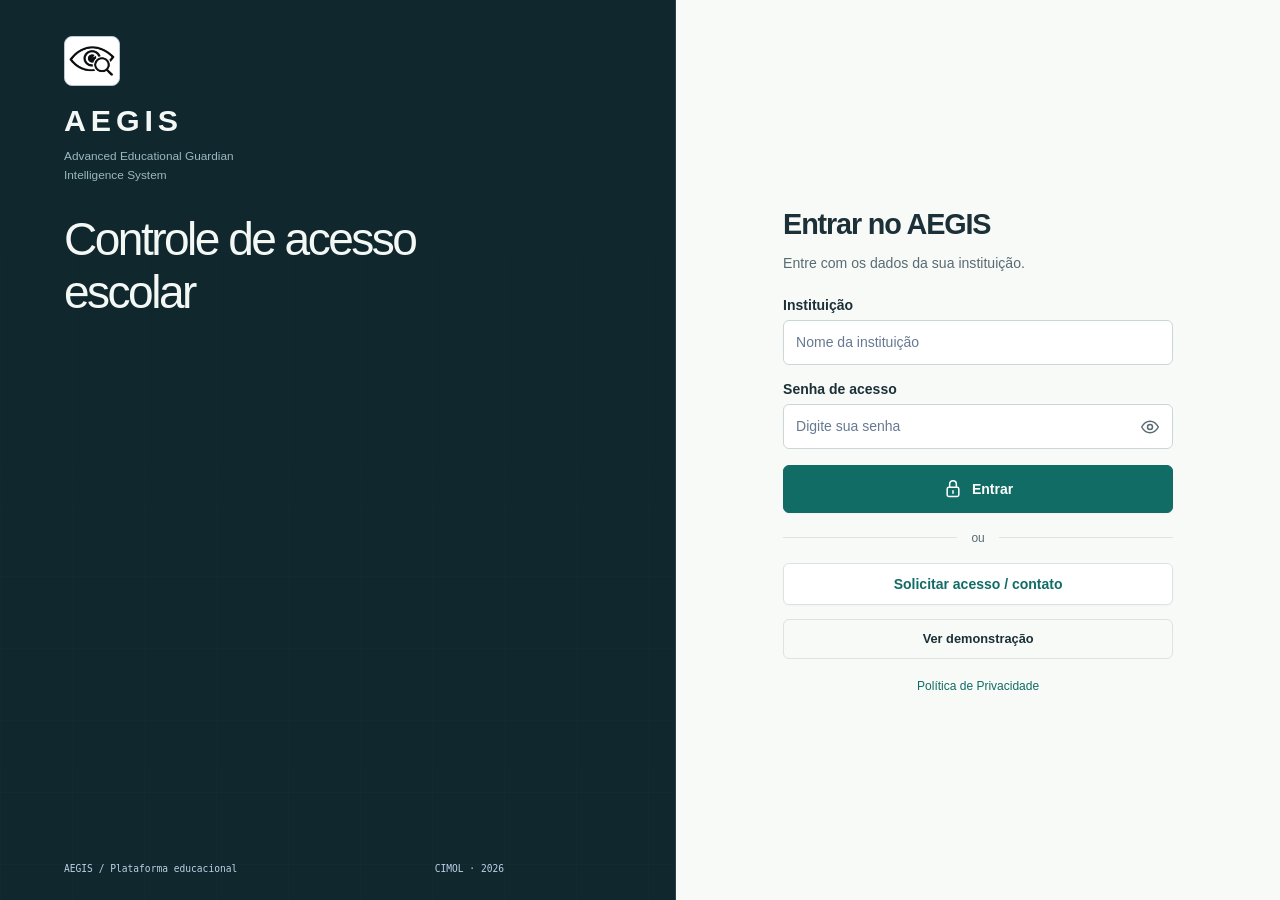
==== commit eaf4a528: "Mudança" ====
--- a/Alunos.html
+++ b/Alunos.html
@@ -7,8 +7,8 @@
   <meta name="description" content="AEGIS: acompanhamento de identificações, movimentações e registros em ambientes educacionais.">
   <title>Alunos · AEGIS</title>
   <link id="site-icon" rel="icon" type="image/svg+xml" href="data:image/svg+xml,%3Csvg%20xmlns%3D%22http%3A%2F%2Fwww.w3.org%2F2000%2Fsvg%22%20viewBox%3D%220%200%201%201%22%3E%3C%2Fsvg%3E">
-  <link rel="stylesheet" href="./style.css?v=7">
-    <link rel="stylesheet" href="./console.css?v=7">
+  <link rel="stylesheet" href="./style.css?v=9">
+    <link rel="stylesheet" href="./console.css?v=9">
   <script src="./AegisShared.js?v=7" defer></script>
   <script src="./Alunos.js?v=7" defer></script>
 </head>
--- a/style.css
+++ b/style.css
@@ -225,8 +225,11 @@
 .input:focus {
   border-color: var(--blue);
 }
+textarea {
+  resize: none;
+}
 textarea.input {
-  resize: vertical;
+  resize: none;
   min-height: 100px;
   line-height: 1.5;
 }
--- a/console.css
+++ b/console.css
@@ -426,3 +426,58 @@
 .dev-temporal p { margin: 0; min-width: 0; overflow-wrap: anywhere; font-size: .85rem; color: #596d75; }
 .dev-temporal [data-status=confirmed] { color: #11605a; font-weight: 650; }
 .dev-temporal [data-status=pending] { color: #886017; }
+
+/* Text fields keep their layout dimensions; content remains editable. */
+textarea, textarea.input { resize: none; }
+
+/* Entry: retain the two panels and keep the form within common viewports. */
+.auth-story { min-height: 0; padding: 36px clamp(32px, 5vw, 80px) 24px; gap: 24px; }
+.auth-story .auth-system-name { margin-bottom: 28px; }
+.auth-story h1 { font-size: clamp(2.25rem, 3.6vw, 3.5rem); line-height: 1.15; margin: 20px 0; }
+.auth-story .auth-description { max-width: 370px; font-size: .9rem; }
+.auth-story-footer { margin-top: 0; }
+.auth-body { min-height: 0; padding: 28px 32px; }
+.auth-wrap h2 { font-size: 1.8rem; letter-spacing: -.04em; margin: 0 0 10px; }
+.auth-intro { margin-bottom: 22px; }
+.auth-form { gap: 16px; }
+.auth-wrap .separator { margin: 18px 0; }
+.btn.demo-entry { margin-top: 14px; min-height: 40px; border-color: var(--line); }
+.btn.demo-entry:hover { border-color: #afc6c0; }
+.auth-links { margin-top: 20px; }
+
+@media (max-width:760px) {
+  .auth-page { display: grid; grid-template-columns: minmax(0, 1fr); grid-template-rows: auto 1fr; }
+  .auth-story { padding: 14px 24px; gap: 0; min-height: 0; }
+  .auth-welcome { display: flex; align-items: center; gap: 12px; }
+  .auth-emblem { display: grid; width: 36px; height: 36px; margin: 0; border-radius: 6px; flex-shrink: 0; }
+  .auth-emblem img { width: 30px; height: auto; }
+  .auth-wordmark { font-size: 1.4rem; }
+  .auth-story h1, .auth-story .auth-system-name, .auth-story .auth-description, .auth-story-footer { display: none; }
+  .auth-body { min-height: 0; padding: 24px; }
+  .auth-wrap h2 { font-size: 1.5rem; }
+  .auth-intro { font-size: .85rem; margin-bottom: 18px; }
+}
+@media (max-height:640px) {
+  .auth-story { padding-block: 20px; gap: 16px; }
+  .auth-story .auth-system-name { margin-bottom: 18px; }
+  .auth-story h1 { font-size: 2rem; margin: 16px 0; }
+  .auth-body { padding: 12px 24px; }
+  .auth-wrap h2 { font-size: 1.375rem; margin-bottom: 6px; }
+  .auth-intro { font-size: .8125rem; margin-bottom: 12px; }
+  .auth-form { gap: 10px; }
+  .auth-form .field { gap: 5px; }
+  .auth-form .input, .auth-form .btn { min-height: 40px; }
+  .auth-form .input { padding-block: 9px; }
+  .auth-wrap .separator { margin: 10px 0; }
+  .btn.demo-entry { margin-top: 8px; min-height: 34px; }
+  .auth-links { margin-top: 12px; }
+}
+@media (max-width:760px) and (max-height:640px) {
+  .auth-story { padding-block: 8px; }
+  .auth-body { padding-block: 10px; }
+}
+@media (min-width:761px) and (max-height:480px) {
+  .auth-form { grid-template-columns: repeat(2, minmax(0, 1fr)); }
+  .auth-form .form-error, .auth-form > button[type=submit] { grid-column: 1 / -1; }
+  .auth-story-footer { display: none; }
+}
